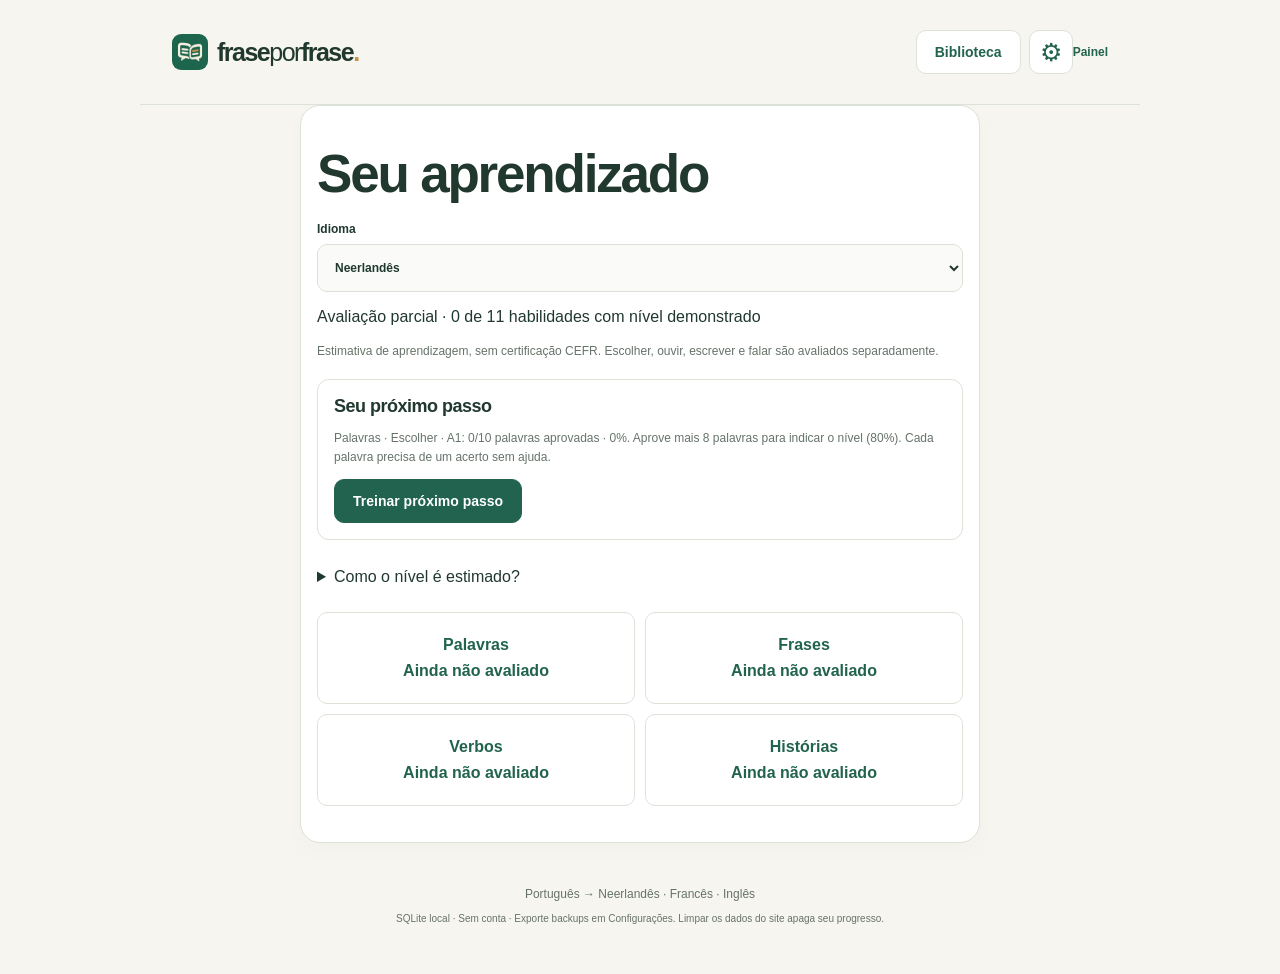
==== index.html @ dd23b93a "Publish language app ddf4f42fd09e80c4fa5be394fba3acefce7fe7e8" ====
<!doctype html>
<html lang="pt-BR">
<head>
  <meta charset="utf-8">
  <meta name="viewport" content="width=device-width,initial-scale=1">
  <meta name="theme-color" content="#21634e">
  <meta name="apple-mobile-web-app-capable" content="yes">
  <meta name="apple-mobile-web-app-title" content="Frase por frase">
  <meta name="apple-mobile-web-app-status-bar-style" content="default">
  <link rel="icon" href="./favicon.ico" sizes="16x16 32x32 48x48">
  <link rel="icon" type="image/png" href="./favicon-32.png" sizes="32x32">
  <link rel="apple-touch-icon" href="./apple-touch-icon.png" sizes="180x180">
  <link rel="manifest" href="./site.webmanifest">

  <title>Frase por frase — Aprenda idiomas</title>
  <script type="module" crossorigin src="./assets/index-DtQbFcHN.js"></script>
  <link rel="modulepreload" crossorigin href="./assets/local-client-C1DgSO4A.js">
  <link rel="stylesheet" crossorigin href="./assets/index-BY4JsH-3.css">
</head>
<body>
  <header><a class="brand" href="./"><img class="brand-icon" src="./app-icon-192.png" width="36" height="36" alt="">frase<span>por</span>frase<span class="brand-dot">.</span></a><button id="open-library" class="secondary" aria-haspopup="dialog" aria-controls="my-library">Biblioteca</button></header>
  <main>
    <nav class="app-menu" aria-label="Atividades"><button id="words-nav" aria-pressed="true">Palavras</button><button id="sentences-nav" aria-pressed="false">Frases</button></nav>
    <div id="sentence-app" hidden>
    <div class="tabs" role="tablist" aria-label="Etapas">
      <button id="setup-tab" role="tab" aria-selected="true" aria-controls="setup-panel">1 · Preparar</button>
      <button id="exercise-tab" role="tab" aria-selected="false" aria-controls="exercise-panel" tabindex="-1" disabled>2 · Praticar</button>
    </div>
    <div id="setup-panel" role="tabpanel" aria-labelledby="setup-tab">
    <section class="intro">
      <p class="eyebrow">UM POUCO DE PRÁTICA. TODOS OS DIAS.</p>
      <h1>Suas palavras.<br>Na <em>ordem certa.</em></h1>
      <p>Leia em português. Monte a frase em neerlandês.<br class="desktop"> Aprenda como o idioma funciona, passo a passo.</p>
    </section>
    <section class="card setup" aria-labelledby="setup-title">
      <div class="section-heading"><span class="step">01</span><h2 id="setup-title">Sobre o que você quer falar?</h2></div>
      <form id="generate">
        <label for="topic">Tema ou instrução</label>
        <textarea id="topic" rows="2" maxlength="500" required placeholder="Por exemplo: fazer compras no supermercado">Fazer compras no supermercado</textarea>
        <div class="suggestions" aria-label="Sugestões de temas">
          <button type="button" data-topic="Fazer compras no supermercado">🛒 Compras</button>
          <button type="button" data-topic="Conversar com colegas no trabalho">☕ No trabalho</button>
          <button type="button" data-topic="Viajar de trem">🚆 Viagens</button>
        </div>
        <div class="form-row">
          <label>Nível<select id="level"><option value="A1">A1 · Iniciante</option><option value="A2" selected>A2 · Básico</option><option value="B1">B1 · Intermediário</option></select></label>
          <label>Número de frases<select id="count"><option>5</option><option selected>10</option><option>15</option></select></label>
        </div>
        <p class="small">Frases salvas neste dispositivo. Importe suas próprias frases abaixo.</p>
        <button class="primary" id="generate-button" disabled>Criar meus exercícios <span>↗</span></button>
        <p id="generation-status" class="small" role="status"></p>
      </form>
      <div class="demo-divider"><span>Quer experimentar?</span><button id="demo" class="text-button">Praticar 5 frases de exemplo →</button></div>
    </section>
    </div>
    <div id="exercise-panel" role="tabpanel" aria-labelledby="exercise-tab" hidden>
    <section id="practice" class="card practice" hidden aria-labelledby="practice-title">
      <div class="section-heading"><span class="step">02</span><h2 id="practice-title">Monte a frase em neerlandês</h2></div>
      <div class="progress-meta"><span id="lesson-label">Exercício de exemplo</span><span id="progress-label"></span></div>
      <progress id="progress" value="0" max="5" aria-label="Progresso"></progress>
      <div class="source"><span class="eyebrow">PORTUGUÊS</span><p id="portuguese" lang="pt-BR"></p></div>
      <div class="answer-heading"><label id="answer-label">Sua tradução</label><button class="text-button" id="clear">Recomeçar</button></div>
      <div id="answer" class="word-area answer" role="group" aria-labelledby="answer-label" lang="nl"></div>
      <div id="bank" class="word-area bank" role="group" aria-label="Palavras disponíveis" lang="nl"></div>
      <div class="exercise-actions"><button id="hint" class="secondary">Dar uma dica</button><button id="check" class="primary">Conferir <span>✓</span></button><button id="next" class="primary" hidden>Próxima frase <span>→</span></button></div>
      <div id="feedback" role="status" class="feedback" hidden></div>
      <button id="sentence-skip" class="secondary">Pular</button>
      <button class="text-button reveal" id="reveal">Mostrar a resposta</button>
    </section>
    <section class="card completion" id="completion" hidden>
      <span class="finish-icon">✓</span><p class="eyebrow">MUITO BEM</p><h2>Mais um passo à frente.</h2><p id="score"></p><button id="again" class="primary">Praticar estas frases novamente ↻</button><button id="new" class="text-button">Escolher outro tema →</button>
    </section>
    </div>
    <details class="import-panel"><summary>Usar suas próprias frases do ChatGPT</summary><p class="small">Copie a instrução para o ChatGPT e cole a resposta em JSON abaixo. Também funciona sem conexão direta.</p><button class="secondary" id="copy-prompt">Copiar instrução</button> <a href="https://chatgpt.com/" target="_blank" rel="noopener">Abrir ChatGPT ↗</a><label for="import">JSON com suas frases</label><textarea id="import" rows="5" placeholder='{"sentences":[{"pt":"Eu compro pão.","nl":"Ik koop brood.","explanation":"O verbo ocupa a segunda posição."}]}'></textarea><button class="secondary" id="import-button">Praticar estas frases</button><p id="import-status" class="small" role="status"></p></details>
    </div>
    <section id="vocabulary-app">
      <div id="vocab-library" class="card">
        <h1>Suas palavras</h1><p class="small">Sua biblioteca e seu progresso ficam somente neste dispositivo.</p>
        <div class="vocab-top"><label>Idioma para praticar<select id="word-language"><option value="nl">Neerlandês</option><option value="fr">Francês</option><option value="en">Inglês</option></select></label><button id="start-words" class="primary">Praticar →</button></div>
        <div class="library-filters">
          <label>O que praticar<select id="practice-mode"><option value="words">Palavras</option><option value="verbs">Verbos e tempos</option></select></label>
          <label>Nível<select id="filter-level"><option value="">Todos os níveis</option></select></label>
          <label id="level-scope-label">Praticar níveis<select id="filter-levelScope"><option value="exact">Somente este nível</option><option value="through">Este nível e os anteriores</option></select></label>
          <label>Categoria<select id="filter-category"><option value="">Todas as categorias</option></select></label>
          <label>Capítulo<select id="filter-chapter"><option value="">Todos os capítulos</option></select></label>
        </div>
        <div id="verb-filters" class="library-filters" hidden>
          <label>Verbo<select id="filter-verb"><option value="">Todos os verbos</option></select></label>
          <label>Tempo<select id="filter-tense"><option value="">Todos os tempos</option></select></label>
          <label>Pessoa<select id="filter-person"><option value="">Todas as pessoas</option></select></label>
        </div>
        <p id="library-count" class="small" aria-live="polite"></p>
        <form id="word-form"><label for="word-search">Buscar palavra</label><input id="word-search" type="search" maxlength="100" required placeholder="Busque nas traduções"><button id="translate-word" class="primary" hidden disabled>Traduzir e salvar</button></form>
        <p id="words-status" class="small" role="status"></p>
        <details class="library-sources"><summary>Sobre a biblioteca</summary><p>Exemplos iniciais pequenos, não um curso completo. Níveis são estimativas. Importe seu próprio material em Configurações. Nenhuma coleção NT2Lex foi incluída.</p></details>
        <div id="word-library-list">
        <div class="vocab-tools"><label><input id="show-hidden" type="checkbox"> Mostrar minhas palavras ocultas</label></div>
        <p class="small">Menos pontos primeiro. Cada erro: −1. Mostrar a resposta: −1 uma vez. Acerto na primeira tentativa sem ajuda: +1; após ajuda ou erro: 0. Palavras vistas ficam em pausa por 10 minutos. Empates são sorteados, favorecendo as vistas há mais tempo.</p>
        <div id="word-list"></div><p id="word-empty" class="small" hidden>Nenhuma palavra encontrada.</p>
        <nav class="word-pagination" aria-label="Páginas de palavras"><button id="words-prev" class="secondary">Anterior</button><span id="words-page" aria-live="polite"></span><button id="words-next" class="secondary">Próxima</button></nav>
        </div>
      </div>
      <section id="voice-practice" class="card" hidden>
        <button id="back-words" class="text-button">← Voltar às palavras</button>
        <div id="selection-coverage" hidden><p id="selection-coverage-label" class="small" role="status"></p><progress id="selection-coverage-progress" max="1" value="0" aria-label="Itens vistos nesta seleção"></progress></div>
        <div id="voice-exercise"><div class="progress-meta"><span id="voice-instruction">Fale a tradução</span><span id="voice-counter"></span></div><progress id="voice-progress" max="10" value="0" aria-label="Progresso"></progress>
          <div id="voice-card" class="voice-card"><span class="eyebrow">PORTUGUÊS</span><h2 id="voice-word"></h2><p id="voice-context" class="small"></p><p id="voice-answer" hidden></p><p id="voice-counts"></p><button id="voice-reveal" class="card-reveal" aria-label="Mostrar tradução"></button><button id="voice-hear" class="card-hear" aria-label="Ouvir pronúncia" title="Ouvir pronúncia" hidden>👂</button></div>
          <button id="voice-retry-card" class="secondary" hidden>Tentar carregar novamente</button>
          <details id="voice-typing"><summary>Digitar resposta</summary><form id="voice-form"><label for="voice-input">Sua tradução, incluindo o artigo</label><input id="voice-input" maxlength="200" autocomplete="off" autocapitalize="none" spellcheck="false"><button id="voice-check" class="primary">Conferir</button></form></details>
          <div class="voice-actions"><button id="voice-speak" class="primary"><span id="voice-speak-label">🎙 Falar</span><span id="voice-meter" class="voice-meter" aria-hidden="true" hidden></span></button></div>
          <p id="voice-status" role="status" tabindex="0"></p>
          <div class="review-actions"><button id="voice-know" class="secondary" title="Revisar daqui a alguns dias" hidden>Já sei</button><button id="voice-skip" class="primary">Pular</button></div>
          <button id="voice-hide" class="text-button">Não quero mais esta palavra</button>
          <label for="voice-noise">Filtro de ruído</label>
          <select id="voice-noise"><option value="-45">Leve</option><option value="-35">Médio</option><option value="-25">Forte — fale perto do microfone</option><option value="off">Desligado</option></select>
          <small>Se a TV for reconhecida, aumente o filtro. Se sua voz for ignorada, diminua.</small>
          <button id="voice-retry-save" class="secondary" hidden>Tentar salvar resposta novamente</button>

          <details id="voice-diagnostic" hidden><summary>Diagnóstico de voz</summary><p id="voice-error" class="small"></p></details>
        </div>
        <div id="voice-finish" hidden><h2>Muito bem!</h2><p id="round-summary"></p><button id="finish-words" class="primary">Voltar à lista</button></div>
      </section>
    </section>
    <div id="story-setup" hidden>
      <form id="story-form">
        <label for="story-topic">Tema ou categoria</label>
        <textarea id="story-topic" rows="2" maxlength="500" required placeholder="Por exemplo: uma viagem de trem, animais ou um dia na escola">Uma viagem de trem</textarea>
        <label for="story-count">Número de perguntas</label>
        <input id="story-count" type="number" min="1" max="10" value="5" required>
      </form>
    </div>
    <div id="story-methods" class="method-grid" hidden>
      <button type="button" data-story-mode="read" aria-pressed="true">📖 Ler</button>
      <button type="button" data-story-mode="listen" aria-pressed="false">🎧 Ouvir</button>
    </div>
    <div id="story-actions" hidden><button id="story-generate" form="story-form" class="primary">Praticar história local →</button><p id="story-generation-status" class="small" role="status"></p></div>
    <section id="story-practice" class="card" hidden aria-labelledby="story-title">
      <button id="story-back" class="text-button">← Voltar à preparação</button>
      <p id="story-meta" class="eyebrow"></p><h1 id="story-title"></h1>
      <div class="story-audio"><button id="story-play" class="secondary">Ouvir história</button><button id="story-stop" class="secondary" disabled>Parar</button></div>
      <p id="story-audio-status" class="small" role="status"></p>
      <details id="story-reading"><summary>Mostrar / ocultar texto</summary><div id="story-text"></div></details>
      <div id="story-question-panel"><p id="story-progress" class="small"></p><h2 id="story-question" tabindex="-1"></h2><div id="story-options" class="answer-options"></div><p id="story-feedback" role="status"></p><button id="story-next" class="secondary">Pular</button></div>
      <div id="story-summary" hidden><h2>História concluída</h2><p id="story-score"></p><button id="story-finish" class="primary">Escolher outro tema</button></div>
    </section>
    <footer>Português → Neerlandês · Francês · Inglês<p>SQLite local · Sem conta · Exporte backups em Configurações. Limpar os dados do site apaga seu progresso.</p></footer>
  </main>

  <dialog id="metadata-dialog" aria-labelledby="metadata-title"><form id="metadata-form"><h2 id="metadata-title">Editar organização</h2><p id="metadata-word"></p><fieldset><legend>Categorias</legend><div id="metadata-categories" class="metadata-categories"></div></fieldset><div id="metadata-levels" class="library-filters"></div><label>Capítulo<input id="metadata-chapter" maxlength="100" required></label><p class="small">As alterações ficam somente neste dispositivo.</p><p id="metadata-error" role="status"></p><button class="primary">Salvar</button><button id="metadata-cancel" class="secondary" type="button">Cancelar</button></form></dialog>
  <dialog id="word-loading" aria-labelledby="word-loading-title"><div class="loading-spinner" aria-hidden="true"></div><h2 id="word-loading-title">Traduzindo sua palavra</h2><p class="small">Preparando português, neerlandês, francês e inglês com os artigos corretos…</p><button id="cancel-word" class="secondary">Cancelar</button></dialog>
  <dialog id="generation-dialog" aria-labelledby="loading-title" aria-describedby="loading-description">
    <div class="loading-spinner" aria-hidden="true"></div>
    <h2 id="loading-title">Carregando seus exercícios</h2>
    <p id="loading-description" role="status">Abrindo suas frases salvas neste dispositivo…</p>
    <button type="button" id="cancel-generation" class="secondary" autofocus>Cancelar</button>
  </dialog>
  <dialog id="story-loading" aria-labelledby="story-loading-title"><div class="loading-spinner" aria-hidden="true"></div><h2 id="story-loading-title">Carregando sua história</h2><p class="small">Abrindo o texto e as perguntas locais…</p><button id="story-cancel" type="button" class="secondary">Cancelar</button></dialog>
</body>
</html>
---- assets/index-BY4JsH-3.css ----
input{border:1px solid var(--line);border-radius:10px;width:100%;margin-bottom:10px;padding:13px}.answer .word:not(:disabled){touch-action:none;-webkit-user-select:none;user-select:none;cursor:grab}.answer .word.dragging{opacity:.35;cursor:grabbing}.word.drop-before{box-shadow:-4px 0 0 var(--green)}.word.drop-after{box-shadow:4px 0 0 var(--green)}.bank .word-placeholder{visibility:hidden;pointer-events:none}.drag-ghost{z-index:1000;pointer-events:none;opacity:.95;position:fixed;transform:translate(-50%,-100%);box-shadow:0 8px 20px #20382e30}:root{--lightningcss-light:initial;--lightningcss-dark: ;color-scheme:light;--on-accent:#fff;--text:#20382e;--page:#f6f5ef;--surface:#fff;--field:#fafbf8;--green:#21634e;--line:#dce2d8;--muted:#667369;--hover:#eef4ec;--soft:#f2f5ed;--answer:#fcfdfb;--tile:#eaf1e4;--track:#e9eee4;--success:#edf5e8;--success-strong:#d4f5d9;--success-text:#154d26;--warning:#fff2df;--warning-text:#76501a;--error:#fff0ec;--error-text:#9b451b;--primary-hover:#164d3c}:root[data-theme=dark]{--lightningcss-light: ;--lightningcss-dark:initial;color-scheme:dark;--on-accent:#14271c;--text:#e4ece6;--page:#141c18;--surface:#1e2923;--field:#18221c;--green:#8ed4af;--line:#43554a;--muted:#afbeb3;--hover:#2d4134;--soft:#26382b;--answer:#19251e;--tile:#304734;--track:#26372c;--success:#294632;--success-strong:#264d34;--success-text:#bcf0c9;--warning:#473722;--warning-text:#f4d397;--error:#4c2a26;--error-text:#ffb39b;--primary-hover:#afe6c7}:root{color:var(--text);background:var(--page);font-synthesis:none;font-family:DM Sans,sans-serif}*{box-sizing:border-box}body{margin:0}button,input,select,textarea{font:inherit}button,a,input,textarea,select{-webkit-tap-highlight-color:transparent}button{cursor:pointer;min-height:44px}button:disabled{cursor:default;opacity:.5}button:focus-visible,a:focus-visible,textarea:focus-visible,select:focus-visible{outline-offset:4px;outline:3px solid #ca8b30}a{color:var(--green)}header{border-bottom:1px solid var(--line);justify-content:space-between;align-items:center;max-width:1000px;margin:auto;padding:30px 32px;display:flex}.brand{color:var(--text);letter-spacing:-1.5px;font-family:Manrope,sans-serif;font-size:25px;font-weight:800;text-decoration:none}.brand>span:first-of-type{font-weight:400}.brand-dot{color:#c68f44}.language{letter-spacing:2px;font-size:12px;font-weight:700}.language span{color:var(--muted);margin:0 8px}main{width:min(100% - 36px,640px);margin:0 auto}.intro{padding:48px 0 28px}.eyebrow{letter-spacing:1.8px;color:var(--green);font-size:10px;font-weight:700}h1{letter-spacing:-2.2px;margin:18px 0;font-family:Manrope,sans-serif;font-size:clamp(36px,7.5vw,53px);line-height:1.13}h1 em{color:var(--green);text-underline-offset:7px;font-style:normal;-webkit-text-decoration:underline #d6bc79;text-decoration:underline #d6bc79;text-decoration-thickness:5px}.intro>p:last-child{color:var(--muted);font-size:15px;line-height:1.7}.card{background:var(--surface);border:1px solid var(--line);border-radius:20px;margin-bottom:24px;padding:28px;box-shadow:0 8px 25px #233a2605}.section-heading{align-items:center;gap:12px;margin-bottom:26px;display:flex}.step{letter-spacing:1px;border:1px solid var(--line);width:30px;height:30px;color:var(--green);border-radius:50%;place-items:center;font-size:11px;display:grid}h2{letter-spacing:-.5px;margin:0;font-family:Manrope,sans-serif;font-size:18px}label{margin-bottom:9px;font-size:12px;font-weight:700;display:block}textarea,select{border:1px solid var(--line);color:var(--text);background:var(--field);border-radius:10px;width:100%;padding:13px;line-height:1.5}textarea{resize:vertical}select{min-height:48px;margin-top:8px}.suggestions{flex-wrap:wrap;gap:7px;margin:9px 0 22px;display:flex}.suggestions button{border:1px solid var(--line);background:var(--surface);min-height:34px;color:var(--muted);border-radius:24px;padding:5px 11px;font-size:11px}.suggestions button:hover{background:var(--hover)}.form-row{grid-template-columns:1fr 1fr;gap:15px;display:grid}.connection{align-items:center;gap:8px;margin:18px 0 12px;font-size:12px;display:flex}.status-dot{background:#b3bbac;border-radius:50%;width:7px;height:7px}.connection.connected .status-dot{background:#389b6b}.auth-button{color:var(--on-accent);background:#202721;border:0;border-radius:9px;width:100%;padding:12px 18px;font-weight:600}.small{color:var(--muted);font-size:12px;line-height:1.6}.primary,.secondary{border-radius:10px;padding:13px 18px;font-size:14px;font-weight:600}.primary{background:var(--green);color:var(--on-accent);border:1px solid var(--green);justify-content:space-between;align-items:center;gap:18px;display:flex}.primary:hover:not(:disabled){background:var(--primary-hover)}.secondary{background:var(--surface);color:var(--green);border:1px solid var(--line)}#generate-button{width:100%;margin-top:20px}.text-button{color:var(--green);background:0 0;border:0;padding:6px 0;font-size:12px;font-weight:600}.demo-divider{border-top:1px solid var(--line);color:var(--muted);justify-content:space-between;align-items:center;margin-top:18px;padding-top:12px;font-size:12px;display:flex}.progress-meta{color:var(--muted);justify-content:space-between;gap:10px;font-size:11px;display:flex}progress{appearance:none;border:0;border-radius:10px;width:100%;height:5px;margin:12px 0 24px}progress::-webkit-progress-bar{background:var(--track);border-radius:10px}progress::-webkit-progress-value{background:var(--green);border-radius:10px}progress::-moz-progress-bar{background:var(--green)}.source{background:var(--soft);border-left:3px solid var(--line);border-radius:12px;padding:22px}.source p{margin:10px 0 0;font-size:22px;font-weight:500;line-height:1.5}.answer-heading{justify-content:space-between;align-items:center;margin-top:19px;display:flex}.answer-heading label{margin:0}.word-area{flex-wrap:wrap;align-content:flex-start;gap:8px;min-height:66px;display:flex}.answer{border:1px dashed var(--line);background:var(--answer);border-radius:12px;min-height:104px;padding:14px}.answer:empty:after{content:"Monte sua frase aqui…";color:var(--muted);margin:auto;font-size:13px}.word{background:var(--surface);border:1px solid var(--line);border-bottom:3px solid var(--line);color:var(--text);border-radius:9px;min-height:44px;padding:9px 14px;font-size:16px}.word:hover{background:var(--hover)}.answer .word{background:var(--tile);border-color:var(--line)}.bank{padding:10px 0 24px}.exercise-actions{gap:10px;display:flex}.exercise-actions .primary{flex:1}.feedback{background:var(--success);border-radius:10px;margin-bottom:18px;padding:15px;font-size:14px;line-height:1.6}.feedback.error{background:var(--warning);color:var(--warning-text)}.reveal{margin:8px auto 0;display:block}.completion{text-align:center;padding:40px 26px}.finish-icon{background:var(--success);width:64px;height:64px;color:var(--green);border-radius:50%;place-items:center;margin:0 auto 22px;font-size:30px;display:grid}.completion .primary{justify-content:center;width:100%;margin:25px 0 8px}.import-panel{color:var(--muted);padding:4px 0 20px;font-size:13px}summary{cursor:pointer;padding:10px 0}.import-panel label{margin-top:20px}.import-panel .secondary{margin:10px 0;font-size:12px}footer{text-align:center;color:var(--muted);padding:20px 0 40px;font-size:12px}footer>span{letter-spacing:1px;color:var(--green);margin-right:10px;font-size:10px}footer p{margin-top:12px;font-size:10px}#model-row{margin-top:15px}#model-row select{margin-top:0}#generation-status:empty{display:none}@media (max-width:480px){header{padding:20px}.intro{padding-top:30px}.card{border-radius:16px;padding:21px 18px}h2{font-size:16px}.desktop{display:none}.suggestions{gap:5px}.suggestions button{padding:5px 9px;font-size:10px}.demo-divider{flex-direction:column;align-items:flex-start;gap:8px}.demo-divider .text-button{min-height:34px}.exercise-actions{gap:8px}.exercise-actions button{padding:12px;font-size:13px}.source p{font-size:20px}}@media (prefers-reduced-motion:no-preference){button{transition:background .15s}html{scroll-behavior:smooth}}.tabs{background:var(--track);border-radius:12px;gap:6px;margin:16px 0;padding:4px;display:flex}.tabs button{color:var(--green);background:0 0;border:0;border-radius:9px;flex:1;font-size:14px;font-weight:600}.tabs button[aria-selected=true]{background:var(--surface);box-shadow:0 2px 5px #20382e12}.intro{padding-top:16px}main{width:min(100% - 20px,680px)}.card{padding:20px 16px}.practice .section-heading{margin-bottom:16px}.practice .source{padding:16px 12px}.answer{min-height:72px;padding:10px}.answer.filled{min-height:0}.bank{min-height:0;padding:8px 0}.exercise-actions{margin-top:8px}.feedback{margin:10px 0 0}@media (max-width:480px){header{padding:16px 12px}main{width:calc(100% - 12px)}.card{padding:16px 10px}.intro{padding:12px 6px 18px}.tabs{margin:10px 0}.answer{padding:8px}.word{padding:9px 12px}.source p{font-size:19px}.practice .section-heading h2{font-size:15px}}#generation-dialog{border:1px solid var(--line);text-align:center;width:min(360px,100% - 32px);color:var(--text);background:var(--surface);border-radius:20px;padding:28px 22px;box-shadow:0 20px 60px #20382e30}#generation-dialog::backdrop{background:#16291fcc}#generation-dialog p{color:var(--muted);font-size:14px;line-height:1.6}#generation-dialog button{width:100%;margin-top:8px}body:has(#generation-dialog[open]){overflow:hidden}.loading-spinner{border:3px solid var(--line);border-top-color:var(--green);border-radius:50%;width:36px;height:36px;margin:0 auto 20px;animation:.8s linear infinite loading-spin}@keyframes loading-spin{to{transform:rotate(360deg)}}@media (prefers-reduced-motion:reduce){.loading-spinner{animation:none}}.haptic-word{cursor:pointer;align-items:center;margin:0;font-weight:400;display:inline-flex;position:relative}.haptic-switch{opacity:0;clip-path:inset(0 round 9px);width:100%;height:100%;cursor:inherit;margin:0;padding:0;position:absolute;inset:0}.answer .haptic-switch{touch-action:none}.haptic-word:has(input:focus-visible){outline-offset:4px;outline:3px solid #ca8b30}input{color:var(--text);background:var(--field);border-color:var(--line)}input:focus-visible{outline-offset:4px;outline:3px solid #ca8b30}.clearable-field{min-width:0;margin-bottom:8px;display:block;position:relative}.clearable-field>input,.clearable-field>textarea{width:100%;padding-right:48px;display:block;margin:0!important}.clearable-field>.clear-field{height:44px;min-height:44px;color:var(--muted);background:0 0;border:0;border-radius:8px;place-items:center;padding:0;font-size:24px;line-height:1;display:grid;position:absolute;top:50%;right:2px;transform:translateY(-50%);width:44px!important}.clearable-multiline>.clear-field{top:2px;transform:none}.clearable-field>.clear-field:hover{background:var(--hover);color:var(--text)}.clearable-field:has(input:disabled,input[readonly],textarea:disabled,textarea[readonly])>.clear-field{display:none}.clearable-field>input[type=search]::-webkit-search-cancel-button{-webkit-appearance:none}#open-settings{border:1px solid var(--line);background:var(--surface);width:44px;height:44px;color:var(--green);border-radius:10px;flex-shrink:0;margin-left:8px;padding:0;font-size:25px}dialog#practice-settings{border:1px solid var(--line);width:min(440px,100% - 24px);max-height:85dvh;color:var(--text);background:var(--surface);border-radius:18px;margin:auto;padding:20px;overflow:auto}#practice-settings::backdrop{background:#101a15b3}.settings-heading{justify-content:space-between;align-items:center;gap:12px;margin-bottom:18px;display:flex}#close-settings{width:44px;height:44px;color:var(--muted);background:0 0;border:0;border-radius:8px;padding:0;font-size:28px}.theme-switch{cursor:pointer;justify-content:space-between;align-items:center;gap:16px;min-height:48px;margin-bottom:18px;font-size:16px;display:flex}#theme-preference{appearance:none;cursor:pointer;background:0 0;border:0;flex-shrink:0;width:48px;height:44px;margin:0;padding:0;position:relative}#theme-preference:before{content:"";background:var(--line);border-radius:20px;width:48px;height:28px;position:absolute;top:8px;left:0}#theme-preference:after{content:"";background:var(--surface);border-radius:50%;width:22px;height:22px;position:absolute;top:11px;left:3px;box-shadow:0 1px 3px #0004}#theme-preference:checked:before{background:var(--green)}#theme-preference:checked:after{left:23px}@media (max-width:480px){header .brand{font-size:22px}#open-settings{margin-left:0}}.auth-button{color:#fff}.dashboard-grid{grid-template-columns:repeat(2,minmax(0,1fr));gap:10px;margin:16px 0;display:grid}.dashboard-card{text-align:center;white-space:normal;flex-direction:column;justify-content:center;align-items:center;gap:8px;min-width:0;min-height:92px;padding:12px;display:flex}.dashboard-card strong,.dashboard-card span{font-size:1rem}.dashboard-actions{flex-wrap:wrap;gap:8px;margin:12px 0;display:flex}.dashboard-actions .primary{justify-content:center}.dashboard-actions .text-button{padding:8px}#dashboard-home{min-height:44px}#learning-dashboard:not([hidden])~#vocabulary-app{display:none}.learning-next-step{border:1px solid var(--line);border-radius:12px;margin:18px 0;padding:16px}.learning-next-step:empty{display:none}#dashboard-evidence{grid-template-columns:repeat(2,minmax(0,1fr));align-items:start;gap:10px;display:grid}.learning-skill{border:1px solid var(--line);border-radius:12px;flex-direction:column;gap:0;width:100%;min-width:0;padding:8px;display:flex}.learning-skill:has(details[open]){aspect-ratio:auto;grid-column:1/-1}.learning-skill-level{color:var(--green);margin:0;font-size:1rem;font-weight:600}.learning-skill details{font-size:12px}.learning-skill summary{min-height:44px;padding:12px 0;display:list-item}.learning-skill button{width:100%;margin-top:auto;padding:8px;font-size:12px}.learning-skill details[open]{overflow-x:auto}.learning-skill summary:focus-visible{outline-offset:2px;outline:3px solid #ca8b30}.learning-skill h3{margin:0;font-size:14px}.learning-evidence{border-collapse:collapse;width:100%;margin-top:12px;font-size:12px}.learning-evidence th,.learning-evidence td{text-align:left;border-bottom:1px solid var(--line);padding:7px 4px}#dashboard-area{border:1px solid var(--line);width:min(600px,100% - 20px);max-height:90dvh;color:var(--text);background:var(--surface);border-radius:18px;margin:auto;padding:16px;overflow:auto}#dashboard-area::backdrop{background:#16291fcc}@media (max-width:380px){header{flex-wrap:wrap}#dashboard-home{margin-left:auto}}.learning-skill .learning-start{width:100%;min-height:72px;color:var(--text);text-align:left;background:0 0;border:0;border-radius:6px;flex-direction:column;align-items:flex-start;gap:4px;margin:0;padding:4px;font-size:14px;display:flex}.learning-start small{color:var(--green);font-size:11px}.learning-start:hover{background:var(--hover)}.learning-skill-saved{background:var(--success);border-color:var(--green)}.learning-skill summary{padding:12px 4px}header .brand{white-space:nowrap;align-items:center;display:inline-flex}.brand-icon{object-fit:contain;border-radius:9px;flex:none;margin-right:9px}@media (max-width:480px){header .brand-icon{border-radius:7px;width:28px;height:28px;margin-right:7px}}.app-menu{align-items:center;gap:8px;margin:16px 0;display:flex}.app-menu button{border:1px solid var(--line);background:var(--surface);color:var(--green);border-radius:10px;padding:8px 12px}.app-menu button[aria-pressed=true]{background:var(--green);color:var(--on-accent)}.app-menu #change-person{margin-left:auto;font-size:12px}#vocab-library h1{font-size:30px}#identity-dialog,#word-loading{border:1px solid var(--line);width:min(360px,100% - 28px);color:var(--text);background:var(--surface);border-radius:20px;padding:26px}#identity-dialog::backdrop{background:#16291fcc}#word-loading::backdrop{background:#16291fcc}#people{grid-template-columns:1fr 1fr;gap:12px;margin-top:22px;display:grid}#identity-dialog p{font-size:14px;line-height:1.5}.vocab-top{align-items:end;gap:12px;display:flex}.vocab-top label{flex:1;margin:0}.vocab-top select{margin:0}.vocab-top button{flex:1;justify-content:center}#word-form{margin-top:16px}#word-form .primary{justify-content:center;width:100%}#word-form input{margin:0 0 8px}.vocab-tools{justify-content:space-between;align-items:center;gap:10px;margin:14px 0;display:flex}.vocab-tools label{align-items:center;gap:8px;margin:0;font-weight:400;display:flex}.vocab-tools input{width:18px;height:18px;margin:0}#word-search{margin:0}.vocab-word{border-top:1px solid var(--line);padding:14px 0}.vocab-word h3{margin:0 0 5px;font-size:18px}.vocab-word p{margin:5px 0;font-size:14px}.vocab-word .counts{color:var(--muted);font-size:12px}.vocab-word button{font-size:12px}.vocab-word.is-hidden{opacity:.65}.voice-card{border:2px solid var(--line);text-align:center;border-bottom-width:5px;border-radius:24px;flex-direction:column;justify-content:center;align-items:center;min-height:200px;margin:20px 0;padding:20px;display:flex}.voice-card h2{overflow-wrap:anywhere;margin:22px 0;font-size:36px}.voice-card #voice-answer{color:var(--green);font-size:21px}.voice-actions{gap:8px;display:flex}.voice-actions button{flex:1;justify-content:center}#voice-status{min-height:45px;font-size:14px;line-height:1.5}#voice-status.error{color:var(--error-text)}#voice-status.success{color:var(--green)}#voice-counts{color:var(--muted);font-size:12px}#voice-next{justify-content:center;width:100%;margin-top:12px}#voice-form button{justify-content:center;width:100%}#voice-typing{margin:18px 0}#voice-finish{text-align:center}#voice-speak.listening{background:#87431f}#voice-diagnostic{overflow-wrap:anywhere}#word-loading button{width:100%}.vocab-word .translations{color:var(--muted);font-size:12px}.word-pagination{justify-content:space-between;align-items:center;gap:8px;margin-top:16px;display:flex}.word-pagination button{padding:10px 14px}#voice-hide{margin:0 0 14px;display:block}#toggle-word-list{margin-top:12px}#word-library-list{margin-top:18px}#open-library{white-space:nowrap;margin-left:auto}#my-library{border:1px solid var(--line);background:var(--surface);width:min(680px,100% - 20px);max-height:90dvh;color:var(--text);border-radius:18px;padding:18px;overflow:auto}#my-library::backdrop{background:#16291fcc}.library-heading{background:var(--surface);z-index:2;justify-content:space-between;align-items:center;gap:12px;padding:12px 0;display:flex;position:sticky;top:-18px}.library-translation{justify-content:space-between;align-items:center;gap:8px;min-width:0;display:flex}.library-translation h3,.library-translation p{overflow-wrap:anywhere;min-width:0}.library-translation .library-hear{flex:0 0 44px;width:44px;min-height:44px;padding:4px;font-size:20px}.library-translation.selected-language{color:var(--text);font-weight:600}@media (max-width:480px){header{gap:6px!important;padding:14px 12px!important}header .brand{font-size:18px!important}#open-library{padding:8px;font-size:12px}#my-library{padding:14px}.library-heading{top:-14px}}@media (max-width:360px){header .brand{font-size:16px!important}#open-library{padding:6px;font-size:11px}}.voice-card{transition:background-color .2s,border-color .2s}.voice-card.is-correct{background:var(--success-strong);color:var(--success-text);border-color:#38a44f}.voice-card.is-correct #voice-answer{color:var(--success-text)}.voice-meter{justify-content:center;align-items:center;gap:3px;height:24px;margin:0;display:flex}.voice-meter[hidden]{display:none}.voice-meter span{background:currentColor;border-radius:4px;width:4px;height:24px;transition:transform 70ms linear;transform:scaleY(.08)}@media (prefers-reduced-motion:reduce){.voice-card,.voice-meter span{transition:none}}#voice-speak{flex-direction:column;gap:4px;min-width:0;min-height:70px}.voice-meter{max-width:100%}.library-filters{grid-template-columns:repeat(2,minmax(0,1fr));gap:8px 12px;margin:16px 0;display:grid}.library-filters[hidden]{display:none}.library-filters label{margin:0;font-size:13px}.library-filters select{width:100%;min-width:0;margin:4px 0;font-size:14px}.library-sources{margin:12px 0;font-size:12px}.library-sources p{line-height:1.5}#metadata-dialog{border:1px solid var(--line);border-radius:18px;width:min(520px,100% - 24px);max-height:85dvh;padding:20px;overflow:auto}#metadata-dialog::backdrop{background:#16291fcc}.metadata-categories{grid-template-columns:1fr 1fr;gap:8px;display:grid}.metadata-categories label{align-items:center;gap:6px;margin:0;font-size:13px;font-weight:400;display:flex}.metadata-categories input{width:16px;height:16px;margin:0}#metadata-dialog fieldset{border:1px solid var(--line);border-radius:8px}#metadata-error{color:var(--error-text)}.vocab-word .edit-word{margin-right:12px}#voice-context{margin:0 0 8px;font-size:16px}.voice-card{position:relative}.voice-card[hidden]{display:none}.card-reveal{width:100%;height:100%;box-shadow:none;cursor:pointer;border:0;border-radius:22px;position:absolute;inset:0;background:0 0!important}.card-reveal:disabled{pointer-events:none}.card-reveal:focus-visible{outline:3px solid var(--green);outline-offset:3px}.card-hear{z-index:2;border:1px solid var(--line);background:var(--surface);border-radius:50%;min-width:44px;min-height:44px;padding:5px;font-size:22px;position:absolute;bottom:10px;right:10px}.card-hear[hidden]{display:none}#voice-answer{padding:0 32px}#voice-progress{display:none}.voice-card:not(.listen-card) h2{margin:14px 0}.voice-card:not(.listen-card) #voice-answer{overflow-wrap:anywhere;width:100%;margin:8px 0 0;line-height:1.4}.voice-card:not(.listen-card) #voice-answer[hidden]{visibility:hidden;display:block!important}.app-menu button[hidden]{display:none}.setup-language{max-width:240px;margin:12px 0 24px}.practice-steps{gap:18px;display:grid}.setup-step{border:1px solid var(--line);border-radius:14px;min-width:0;margin:0;padding:14px}.setup-step legend{padding:0 6px;font-weight:700}.setup-levels{grid-template-columns:minmax(0,1fr) minmax(0,2fr);gap:12px;display:grid}.setup-levels label{min-width:0}.setup-levels:has(#level-scope-label[hidden]){grid-template-columns:minmax(0,1fr)}.setup-step .setup{box-shadow:none;background:0 0;border:0;padding:0}.setup-step .form-row{margin-top:12px}.method-grid,.answer-options{grid-template-columns:1fr 1fr;gap:10px;display:grid}.method-grid button{background:var(--surface);border:1px solid var(--line);border-radius:10px;min-height:56px}.method-grid button[aria-pressed=true]{background:var(--green);color:var(--on-accent)}.answer-options button{white-space:normal;min-height:64px}.answer-option{min-width:0;position:relative}.answer-option>[data-answer]{width:100%;height:100%}.answer-option:has(.feedback-hear)>[data-answer]{overflow-wrap:anywhere;padding-left:10px;padding-right:54px}.answer-option>.feedback-hear{border:1px solid var(--line);background:var(--surface);border-radius:50%;width:44px;min-width:44px;height:44px;min-height:44px;padding:4px;font-size:22px;position:absolute;top:50%;right:4px;transform:translateY(-50%)}.answer-options .is-wrong{background:var(--error);border-color:#c44936}.answer-options .is-correct{background:var(--success-strong);border-color:var(--green)}#start-words{width:100%;margin:10px 0 24px}#my-library,#practice-settings{margin-top:20px}#my-library>summary,#practice-settings>summary{cursor:pointer;padding:12px 0}#listen-prompt{width:100%;margin-top:12px}#voice-typing>summary[hidden],#voice-word[hidden],#voice-context[hidden]{display:none}@media (max-width:480px){.setup-step{padding:10px}.practice-steps{gap:12px}.setup-step .library-filters{grid-template-columns:1fr}}.listen-card #listen-prompt{width:100%;height:100%;color:inherit;background:0 0;border:0;border-radius:22px;flex-direction:column;justify-content:center;align-items:center;gap:12px;margin:0;padding:24px;font-size:24px;display:flex;position:absolute;inset:0}.listen-card #listen-prompt:disabled{opacity:1;cursor:default}.listen-card #listen-prompt:focus-visible{outline:3px solid var(--green);outline-offset:3px}.listen-card>.eyebrow{pointer-events:none;z-index:1;position:absolute;top:16px;left:0;right:0}.option-translation{margin-top:8px;font-size:13px;font-weight:400;display:block}.answer-options button:disabled{opacity:1;cursor:default}header #change-person{border:1px solid var(--line);background:var(--surface);color:var(--green);white-space:nowrap;border-radius:10px;padding:8px 12px;font-size:12px}header .language{margin-left:auto;margin-right:16px}.app-menu:has(#words-nav[hidden]):has(#sentences-nav[hidden]){display:none}#voice-status:empty{visibility:hidden}#voice-skip,#sentence-skip{min-width:100px;margin:12px 0}.review-actions{grid-template-columns:repeat(2,minmax(0,1fr));align-items:stretch;gap:8px;margin:12px 0;display:grid}.review-actions #voice-know,.review-actions #voice-skip{justify-content:center;min-width:0;min-height:44px;margin:0}.review-actions #voice-know{grid-column:1}.review-actions #voice-skip{grid-column:2}@media (max-width:480px){header{gap:8px}header .language{margin-right:0;font-size:10px}header #change-person{padding:8px;font-size:11px}}#listen-prompt small{font-size:16px;font-weight:400}#voice-card #voice-counts{pointer-events:none;z-index:1;margin:14px 28px 0;font-size:12px;position:relative}.voice-card.is-correct #voice-counts{color:inherit}.listen-card #voice-counts{position:absolute;bottom:8px;left:12px;right:12px;margin:0!important}#voice-typing.speech-transcript{margin:12px 0}.speech-transcript label{color:var(--muted);font-size:12px}.speech-transcript input[readonly]{cursor:text}#voice-typing.speech-transcript #voice-form{grid-template-columns:minmax(0,1fr) 44px;align-items:center;gap:8px;display:grid}.speech-transcript #voice-form>label{grid-column:1/-1;margin:0}.speech-transcript .clearable-field{margin:0}.speech-transcript .clearable-field>input{padding-right:12px}.speech-transcript .clearable-field>.clear-field{display:none}#voice-typing.speech-transcript #voice-check{border-radius:10px;place-items:center;width:44px;height:44px;min-height:44px;margin:0;padding:0;font-size:24px;line-height:1;display:grid}#voice-status{overflow-wrap:anywhere;scrollbar-gutter:stable;height:4.5em;min-height:4.5em;overflow:auto}.answer-option:not(.show-feedback) .option-translation,.answer-option:not(.show-feedback) .feedback-hear{visibility:hidden}#voice-card #voice-counts{min-height:3.2em;line-height:1.6}.voice-actions .voice-meter[hidden]{visibility:hidden;display:flex!important}#voice-exercise .progress-meta{min-height:2.5em}#voice-speak-label{line-height:1.5}.voice-card:not(.listen-card) #voice-counts{align-self:stretch}#voice-card.listen-card #voice-counts{width:calc(100% - 24px);position:absolute;bottom:8px;left:12px;right:12px;margin:0!important}#voice-card{min-height:300px}#voice-card[hidden]{visibility:hidden;pointer-events:none;display:flex!important}.listen-card #listen-prompt{overflow-wrap:anywhere;width:calc(100% - 24px);height:auto;padding:12px;inset:48px 12px 76px;overflow:auto}#verb-writing>h2{margin:12px 0 4px;font-size:28px}#verb-writing>p{margin:6px 0}#verb-writing fieldset{border:1px solid var(--line);border-radius:12px;min-width:0;margin:10px 0;padding:8px}#verb-writing legend{padding:0 6px;font-weight:700}.verb-writing-row{grid-template-columns:58px minmax(0,1fr) repeat(3,44px);align-items:center;gap:0 6px;min-width:0;margin:4px 0 8px;display:grid}.verb-writing-row>label{overflow-wrap:anywhere;margin:0;font-size:13px;font-weight:600;line-height:1.2}.verb-writing-row>input{width:100%;min-width:0;height:44px;margin:0;padding:8px;font-size:16px}.verb-writing-row>button:not(.text-button){justify-content:center;width:44px;height:44px;padding:0}.verb-writing-row>.verb-row-status{overflow-wrap:anywhere;grid-area:2/1/auto/5;min-height:0;margin:0;line-height:1.3}.verb-writing-row>.text-button{white-space:normal;grid-area:2/5;justify-content:center;justify-self:stretch;min-height:44px;margin:0;padding:0;font-size:11px}.verb-writing-row>.verb-row-reveal{grid-area:1/4}.verb-writing-row>button[aria-label^=Ouvir\ ]{grid-area:1/5}.verb-writing-row>.verb-row-answer{overflow-wrap:anywhere;grid-column:1/-1;padding:4px 0;font-size:14px}.verb-writing-row.is-correct>input{border-color:var(--green);background:var(--success-strong)}#verb-writing>button{justify-content:center;width:100%}#selection-coverage{margin:8px 0 12px}#selection-coverage-label{min-height:2.6em;margin:0;line-height:1.3}#selection-coverage-progress{width:100%;height:5px;margin:4px 0 0;display:block}#story-practice h1{letter-spacing:-1px;overflow-wrap:anywhere;font-size:30px}#story-form label{margin-top:14px}#story-count{max-width:140px}#story-actions{margin-top:18px}#story-generate{justify-content:center;width:100%}#story-loading{border:1px solid var(--line);width:min(360px,100% - 28px);color:var(--text);background:var(--surface);border-radius:20px;padding:26px}#story-loading::backdrop{background:#16291fcc}#story-loading button{width:100%}.story-audio{flex-wrap:wrap;gap:8px;margin:18px 0 8px;display:flex}#story-reading{border:1px solid var(--line);border-radius:12px;margin:16px 0;padding:8px 14px}#story-reading summary{color:var(--green);min-height:44px;font-weight:600}#story-text{overflow-wrap:anywhere;font-size:18px;line-height:1.9}.story-sentence.is-speaking{background:var(--soft)}.story-sentence.is-speaking:not(.word-timing){font-weight:700}#story-text .token-active{background:var(--tile);border-radius:3px;font-weight:800}#story-question-panel h2{margin-bottom:16px;font-size:21px;line-height:1.4}#story-options button{text-align:left;overflow-wrap:anywhere}#story-feedback{overflow-wrap:anywhere;line-height:1.6}#story-next{margin:6px 0 16px}#story-summary{margin-top:24px}@media (max-width:480px){#story-options{grid-template-columns:1fr}#story-text{font-size:17px}}.story-meaning-toggle{align-items:center;gap:8px;min-height:44px;font-size:14px;display:flex}.story-meaning-toggle input{width:20px;height:20px;margin:0}#story-text .story-word{min-width:0;min-height:0;box-shadow:none;color:inherit;font:inherit;letter-spacing:inherit;text-align:inherit;text-underline-offset:5px;cursor:pointer;background:0 0;border:0;border-radius:2px;margin:0;padding:0;-webkit-text-decoration:underline dotted;text-decoration:underline dotted;display:inline}#story-text.meanings-hidden .story-word{opacity:1;cursor:text;text-decoration:none}#story-meaning{border:1px solid var(--line);background:var(--surface);width:min(420px,100% - 28px);max-height:80dvh;color:var(--text);border-radius:18px;padding:22px;overflow:auto}#story-meaning::backdrop{background:#16291f99}#story-meaning h2{overflow-wrap:anywhere;font-size:24px}#story-meaning p{overflow-wrap:anywhere;line-height:1.6}#story-meaning button{width:100%;min-height:44px}#story-meaning button+button{margin-top:8px}#story-meaning .loading-spinner{width:24px;height:24px;margin:16px 0;display:block}.local-settings{gap:14px;display:grid}.local-settings textarea{width:100%;min-width:0}.local-settings input[type=file]{width:100%;max-width:100%}header{flex-wrap:wrap}header .brand{margin-right:auto}[hidden]{display:none!important}dialog{max-width:calc(100vw - 24px)}#translate-word{display:none}
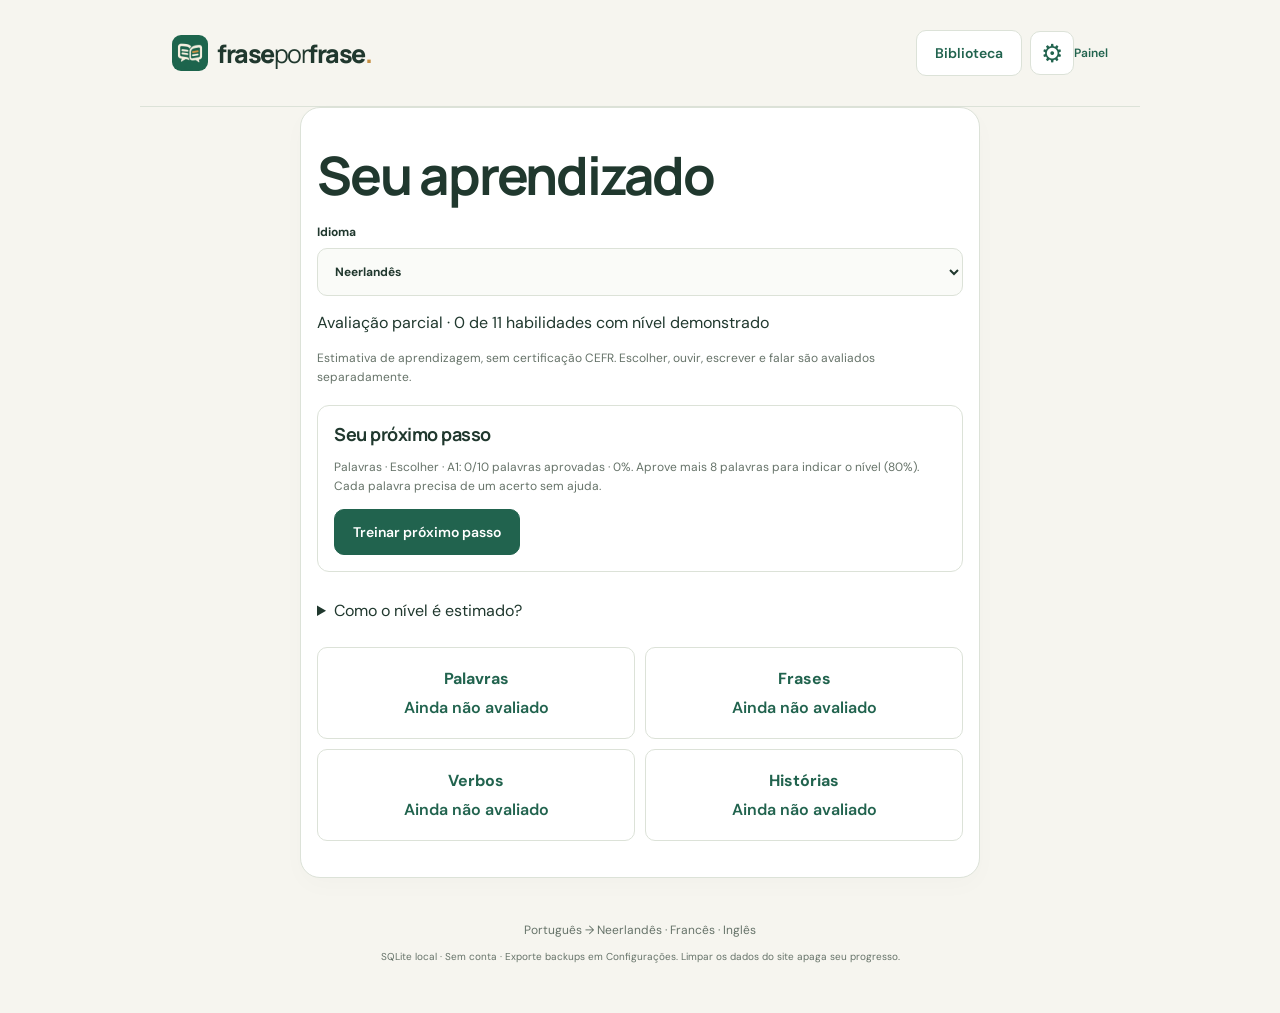
==== commit eeee50c4: "Publish language app 9fcca4a6943b190c2b3f8786900c3bc1a17b04d7" ====
--- a/index.html
+++ b/index.html
@@ -13,9 +13,9 @@
   <link rel="manifest" href="./site.webmanifest">
 
   <title>Frase por frase — Aprenda idiomas</title>
-  <script type="module" crossorigin src="./assets/index-DtQbFcHN.js"></script>
+  <script type="module" crossorigin src="./assets/index-BCfpeqLY.js"></script>
   <link rel="modulepreload" crossorigin href="./assets/local-client-C1DgSO4A.js">
-  <link rel="stylesheet" crossorigin href="./assets/index-BY4JsH-3.css">
+  <link rel="stylesheet" crossorigin href="./assets/index-By2m5htt.css">
 </head>
 <body>
   <header><a class="brand" href="./"><img class="brand-icon" src="./app-icon-192.png" width="36" height="36" alt="">frase<span>por</span>frase<span class="brand-dot">.</span></a><button id="open-library" class="secondary" aria-haspopup="dialog" aria-controls="my-library">Biblioteca</button></header>
--- a/assets/index-By2m5htt.css
+++ b/assets/index-By2m5htt.css
@@ -0,0 +1 @@
+@font-face{font-family:DM Sans;font-style:normal;font-weight:100 1000;font-display:swap;src:url(./dm-sans-OkNhvBry.ttf)format("truetype")}@font-face{font-family:Manrope;font-style:normal;font-weight:200 800;font-display:swap;src:url(./manrope-DIRNzeTG.ttf)format("truetype")}input{border:1px solid var(--line);border-radius:10px;width:100%;margin-bottom:10px;padding:13px}.answer .word:not(:disabled){touch-action:none;-webkit-user-select:none;user-select:none;cursor:grab}.answer .word.dragging{opacity:.35;cursor:grabbing}.word.drop-before{box-shadow:-4px 0 0 var(--green)}.word.drop-after{box-shadow:4px 0 0 var(--green)}.bank .word-placeholder{visibility:hidden;pointer-events:none}.drag-ghost{z-index:1000;pointer-events:none;opacity:.95;position:fixed;transform:translate(-50%,-100%);box-shadow:0 8px 20px #20382e30}:root{--lightningcss-light:initial;--lightningcss-dark: ;color-scheme:light;--on-accent:#fff;--text:#20382e;--page:#f6f5ef;--surface:#fff;--field:#fafbf8;--green:#21634e;--line:#dce2d8;--muted:#667369;--hover:#eef4ec;--soft:#f2f5ed;--answer:#fcfdfb;--tile:#eaf1e4;--track:#e9eee4;--success:#edf5e8;--success-strong:#d4f5d9;--success-text:#154d26;--warning:#fff2df;--warning-text:#76501a;--error:#fff0ec;--error-text:#9b451b;--primary-hover:#164d3c}:root[data-theme=dark]{--lightningcss-light: ;--lightningcss-dark:initial;color-scheme:dark;--on-accent:#14271c;--text:#e4ece6;--page:#141c18;--surface:#1e2923;--field:#18221c;--green:#8ed4af;--line:#43554a;--muted:#afbeb3;--hover:#2d4134;--soft:#26382b;--answer:#19251e;--tile:#304734;--track:#26372c;--success:#294632;--success-strong:#264d34;--success-text:#bcf0c9;--warning:#473722;--warning-text:#f4d397;--error:#4c2a26;--error-text:#ffb39b;--primary-hover:#afe6c7}:root{color:var(--text);background:var(--page);font-synthesis:none;font-family:DM Sans,sans-serif}*{box-sizing:border-box}body{margin:0}button,input,select,textarea{font:inherit}button,a,input,textarea,select{-webkit-tap-highlight-color:transparent}button{cursor:pointer;min-height:44px}button:disabled{cursor:default;opacity:.5}button:focus-visible,a:focus-visible,textarea:focus-visible,select:focus-visible{outline-offset:4px;outline:3px solid #ca8b30}a{color:var(--green)}header{border-bottom:1px solid var(--line);justify-content:space-between;align-items:center;max-width:1000px;margin:auto;padding:30px 32px;display:flex}.brand{color:var(--text);letter-spacing:-1.5px;font-family:Manrope,sans-serif;font-size:25px;font-weight:800;text-decoration:none}.brand>span:first-of-type{font-weight:400}.brand-dot{color:#c68f44}.language{letter-spacing:2px;font-size:12px;font-weight:700}.language span{color:var(--muted);margin:0 8px}main{width:min(100% - 36px,640px);margin:0 auto}.intro{padding:48px 0 28px}.eyebrow{letter-spacing:1.8px;color:var(--green);font-size:10px;font-weight:700}h1{letter-spacing:-2.2px;margin:18px 0;font-family:Manrope,sans-serif;font-size:clamp(36px,7.5vw,53px);line-height:1.13}h1 em{color:var(--green);text-underline-offset:7px;font-style:normal;-webkit-text-decoration:underline #d6bc79;text-decoration:underline #d6bc79;text-decoration-thickness:5px}.intro>p:last-child{color:var(--muted);font-size:15px;line-height:1.7}.card{background:var(--surface);border:1px solid var(--line);border-radius:20px;margin-bottom:24px;padding:28px;box-shadow:0 8px 25px #233a2605}.section-heading{align-items:center;gap:12px;margin-bottom:26px;display:flex}.step{letter-spacing:1px;border:1px solid var(--line);width:30px;height:30px;color:var(--green);border-radius:50%;place-items:center;font-size:11px;display:grid}h2{letter-spacing:-.5px;margin:0;font-family:Manrope,sans-serif;font-size:18px}label{margin-bottom:9px;font-size:12px;font-weight:700;display:block}textarea,select{border:1px solid var(--line);color:var(--text);background:var(--field);border-radius:10px;width:100%;padding:13px;line-height:1.5}textarea{resize:vertical}select{min-height:48px;margin-top:8px}.suggestions{flex-wrap:wrap;gap:7px;margin:9px 0 22px;display:flex}.suggestions button{border:1px solid var(--line);background:var(--surface);min-height:34px;color:var(--muted);border-radius:24px;padding:5px 11px;font-size:11px}.suggestions button:hover{background:var(--hover)}.form-row{grid-template-columns:1fr 1fr;gap:15px;display:grid}.connection{align-items:center;gap:8px;margin:18px 0 12px;font-size:12px;display:flex}.status-dot{background:#b3bbac;border-radius:50%;width:7px;height:7px}.connection.connected .status-dot{background:#389b6b}.auth-button{color:var(--on-accent);background:#202721;border:0;border-radius:9px;width:100%;padding:12px 18px;font-weight:600}.small{color:var(--muted);font-size:12px;line-height:1.6}.primary,.secondary{border-radius:10px;padding:13px 18px;font-size:14px;font-weight:600}.primary{background:var(--green);color:var(--on-accent);border:1px solid var(--green);justify-content:space-between;align-items:center;gap:18px;display:flex}.primary:hover:not(:disabled){background:var(--primary-hover)}.secondary{background:var(--surface);color:var(--green);border:1px solid var(--line)}#generate-button{width:100%;margin-top:20px}.text-button{color:var(--green);background:0 0;border:0;padding:6px 0;font-size:12px;font-weight:600}.demo-divider{border-top:1px solid var(--line);color:var(--muted);justify-content:space-between;align-items:center;margin-top:18px;padding-top:12px;font-size:12px;display:flex}.progress-meta{color:var(--muted);justify-content:space-between;gap:10px;font-size:11px;display:flex}progress{appearance:none;border:0;border-radius:10px;width:100%;height:5px;margin:12px 0 24px}progress::-webkit-progress-bar{background:var(--track);border-radius:10px}progress::-webkit-progress-value{background:var(--green);border-radius:10px}progress::-moz-progress-bar{background:var(--green)}.source{background:var(--soft);border-left:3px solid var(--line);border-radius:12px;padding:22px}.source p{margin:10px 0 0;font-size:22px;font-weight:500;line-height:1.5}.answer-heading{justify-content:space-between;align-items:center;margin-top:19px;display:flex}.answer-heading label{margin:0}.word-area{flex-wrap:wrap;align-content:flex-start;gap:8px;min-height:66px;display:flex}.answer{border:1px dashed var(--line);background:var(--answer);border-radius:12px;min-height:104px;padding:14px}.answer:empty:after{content:"Monte sua frase aqui…";color:var(--muted);margin:auto;font-size:13px}.word{background:var(--surface);border:1px solid var(--line);border-bottom:3px solid var(--line);color:var(--text);border-radius:9px;min-height:44px;padding:9px 14px;font-size:16px}.word:hover{background:var(--hover)}.answer .word{background:var(--tile);border-color:var(--line)}.bank{padding:10px 0 24px}.exercise-actions{gap:10px;display:flex}.exercise-actions .primary{flex:1}.feedback{background:var(--success);border-radius:10px;margin-bottom:18px;padding:15px;font-size:14px;line-height:1.6}.feedback.error{background:var(--warning);color:var(--warning-text)}.reveal{margin:8px auto 0;display:block}.completion{text-align:center;padding:40px 26px}.finish-icon{background:var(--success);width:64px;height:64px;color:var(--green);border-radius:50%;place-items:center;margin:0 auto 22px;font-size:30px;display:grid}.completion .primary{justify-content:center;width:100%;margin:25px 0 8px}.import-panel{color:var(--muted);padding:4px 0 20px;font-size:13px}summary{cursor:pointer;padding:10px 0}.import-panel label{margin-top:20px}.import-panel .secondary{margin:10px 0;font-size:12px}footer{text-align:center;color:var(--muted);padding:20px 0 40px;font-size:12px}footer>span{letter-spacing:1px;color:var(--green);margin-right:10px;font-size:10px}footer p{margin-top:12px;font-size:10px}#model-row{margin-top:15px}#model-row select{margin-top:0}#generation-status:empty{display:none}@media (max-width:480px){header{padding:20px}.intro{padding-top:30px}.card{border-radius:16px;padding:21px 18px}h2{font-size:16px}.desktop{display:none}.suggestions{gap:5px}.suggestions button{padding:5px 9px;font-size:10px}.demo-divider{flex-direction:column;align-items:flex-start;gap:8px}.demo-divider .text-button{min-height:34px}.exercise-actions{gap:8px}.exercise-actions button{padding:12px;font-size:13px}.source p{font-size:20px}}@media (prefers-reduced-motion:no-preference){button{transition:background .15s}html{scroll-behavior:smooth}}.tabs{background:var(--track);border-radius:12px;gap:6px;margin:16px 0;padding:4px;display:flex}.tabs button{color:var(--green);background:0 0;border:0;border-radius:9px;flex:1;font-size:14px;font-weight:600}.tabs button[aria-selected=true]{background:var(--surface);box-shadow:0 2px 5px #20382e12}.intro{padding-top:16px}main{width:min(100% - 20px,680px)}.card{padding:20px 16px}.practice .section-heading{margin-bottom:16px}.practice .source{padding:16px 12px}.answer{min-height:72px;padding:10px}.answer.filled{min-height:0}.bank{min-height:0;padding:8px 0}.exercise-actions{margin-top:8px}.feedback{margin:10px 0 0}@media (max-width:480px){header{padding:16px 12px}main{width:calc(100% - 12px)}.card{padding:16px 10px}.intro{padding:12px 6px 18px}.tabs{margin:10px 0}.answer{padding:8px}.word{padding:9px 12px}.source p{font-size:19px}.practice .section-heading h2{font-size:15px}}#generation-dialog{border:1px solid var(--line);text-align:center;width:min(360px,100% - 32px);color:var(--text);background:var(--surface);border-radius:20px;padding:28px 22px;box-shadow:0 20px 60px #20382e30}#generation-dialog::backdrop{background:#16291fcc}#generation-dialog p{color:var(--muted);font-size:14px;line-height:1.6}#generation-dialog button{width:100%;margin-top:8px}body:has(#generation-dialog[open]){overflow:hidden}.loading-spinner{border:3px solid var(--line);border-top-color:var(--green);border-radius:50%;width:36px;height:36px;margin:0 auto 20px;animation:.8s linear infinite loading-spin}@keyframes loading-spin{to{transform:rotate(360deg)}}@media (prefers-reduced-motion:reduce){.loading-spinner{animation:none}}.haptic-word{cursor:pointer;align-items:center;margin:0;font-weight:400;display:inline-flex;position:relative}.haptic-switch{opacity:0;clip-path:inset(0 round 9px);width:100%;height:100%;cursor:inherit;margin:0;padding:0;position:absolute;inset:0}.answer .haptic-switch{touch-action:none}.haptic-word:has(input:focus-visible){outline-offset:4px;outline:3px solid #ca8b30}input{color:var(--text);background:var(--field);border-color:var(--line)}input:focus-visible{outline-offset:4px;outline:3px solid #ca8b30}.clearable-field{min-width:0;margin-bottom:8px;display:block;position:relative}.clearable-field>input,.clearable-field>textarea{width:100%;padding-right:48px;display:block;margin:0!important}.clearable-field>.clear-field{height:44px;min-height:44px;color:var(--muted);background:0 0;border:0;border-radius:8px;place-items:center;padding:0;font-size:24px;line-height:1;display:grid;position:absolute;top:50%;right:2px;transform:translateY(-50%);width:44px!important}.clearable-multiline>.clear-field{top:2px;transform:none}.clearable-field>.clear-field:hover{background:var(--hover);color:var(--text)}.clearable-field:has(input:disabled,input[readonly],textarea:disabled,textarea[readonly])>.clear-field{display:none}.clearable-field>input[type=search]::-webkit-search-cancel-button{-webkit-appearance:none}#open-settings{border:1px solid var(--line);background:var(--surface);width:44px;height:44px;color:var(--green);border-radius:10px;flex-shrink:0;margin-left:8px;padding:0;font-size:25px}dialog#practice-settings{border:1px solid var(--line);width:min(440px,100% - 24px);max-height:85dvh;color:var(--text);background:var(--surface);border-radius:18px;margin:auto;padding:20px;overflow:auto}#practice-settings::backdrop{background:#101a15b3}.settings-heading{justify-content:space-between;align-items:center;gap:12px;margin-bottom:18px;display:flex}#close-settings{width:44px;height:44px;color:var(--muted);background:0 0;border:0;border-radius:8px;padding:0;font-size:28px}.theme-switch{cursor:pointer;justify-content:space-between;align-items:center;gap:16px;min-height:48px;margin-bottom:18px;font-size:16px;display:flex}#theme-preference{appearance:none;cursor:pointer;background:0 0;border:0;flex-shrink:0;width:48px;height:44px;margin:0;padding:0;position:relative}#theme-preference:before{content:"";background:var(--line);border-radius:20px;width:48px;height:28px;position:absolute;top:8px;left:0}#theme-preference:after{content:"";background:var(--surface);border-radius:50%;width:22px;height:22px;position:absolute;top:11px;left:3px;box-shadow:0 1px 3px #0004}#theme-preference:checked:before{background:var(--green)}#theme-preference:checked:after{left:23px}@media (max-width:480px){header .brand{font-size:22px}#open-settings{margin-left:0}}.auth-button{color:#fff}.dashboard-grid{grid-template-columns:repeat(2,minmax(0,1fr));gap:10px;margin:16px 0;display:grid}.dashboard-card{text-align:center;white-space:normal;flex-direction:column;justify-content:center;align-items:center;gap:8px;min-width:0;min-height:92px;padding:12px;display:flex}.dashboard-card strong,.dashboard-card span{font-size:1rem}.dashboard-actions{flex-wrap:wrap;gap:8px;margin:12px 0;display:flex}.dashboard-actions .primary{justify-content:center}.dashboard-actions .text-button{padding:8px}#dashboard-home{min-height:44px}#learning-dashboard:not([hidden])~#vocabulary-app{display:none}.learning-next-step{border:1px solid var(--line);border-radius:12px;margin:18px 0;padding:16px}.learning-next-step:empty{display:none}#dashboard-evidence{grid-template-columns:repeat(2,minmax(0,1fr));align-items:start;gap:10px;display:grid}.learning-skill{border:1px solid var(--line);border-radius:12px;flex-direction:column;gap:0;width:100%;min-width:0;padding:8px;display:flex}.learning-skill:has(details[open]){aspect-ratio:auto;grid-column:1/-1}.learning-skill-level{color:var(--green);margin:0;font-size:1rem;font-weight:600}.learning-skill details{font-size:12px}.learning-skill summary{min-height:44px;padding:12px 0;display:list-item}.learning-skill button{width:100%;margin-top:auto;padding:8px;font-size:12px}.learning-skill details[open]{overflow-x:auto}.learning-skill summary:focus-visible{outline-offset:2px;outline:3px solid #ca8b30}.learning-skill h3{margin:0;font-size:14px}.learning-evidence{border-collapse:collapse;width:100%;margin-top:12px;font-size:12px}.learning-evidence th,.learning-evidence td{text-align:left;border-bottom:1px solid var(--line);padding:7px 4px}#dashboard-area{border:1px solid var(--line);width:min(600px,100% - 20px);max-height:90dvh;color:var(--text);background:var(--surface);border-radius:18px;margin:auto;padding:16px;overflow:auto}#dashboard-area::backdrop{background:#16291fcc}@media (max-width:380px){header{flex-wrap:wrap}#dashboard-home{margin-left:auto}}.learning-skill .learning-start{width:100%;min-height:72px;color:var(--text);text-align:left;background:0 0;border:0;border-radius:6px;flex-direction:column;align-items:flex-start;gap:4px;margin:0;padding:4px;font-size:14px;display:flex}.learning-start small{color:var(--green);font-size:11px}.learning-start:hover{background:var(--hover)}.learning-skill-saved{background:var(--success);border-color:var(--green)}.learning-skill summary{padding:12px 4px}.ai-connection{border:1px solid var(--line);color:var(--muted);border-radius:10px;padding:12px 16px;font-weight:600}.ai-connection[data-state=connected]{background:var(--success);border-color:var(--green);color:var(--green)}#personal-ai-status:empty{display:none}header .brand{white-space:nowrap;align-items:center;display:inline-flex}.brand-icon{object-fit:contain;border-radius:9px;flex:none;margin-right:9px}@media (max-width:480px){header .brand-icon{border-radius:7px;width:28px;height:28px;margin-right:7px}}.app-menu{align-items:center;gap:8px;margin:16px 0;display:flex}.app-menu button{border:1px solid var(--line);background:var(--surface);color:var(--green);border-radius:10px;padding:8px 12px}.app-menu button[aria-pressed=true]{background:var(--green);color:var(--on-accent)}.app-menu #change-person{margin-left:auto;font-size:12px}#vocab-library h1{font-size:30px}#identity-dialog,#word-loading{border:1px solid var(--line);width:min(360px,100% - 28px);color:var(--text);background:var(--surface);border-radius:20px;padding:26px}#identity-dialog::backdrop{background:#16291fcc}#word-loading::backdrop{background:#16291fcc}#people{grid-template-columns:1fr 1fr;gap:12px;margin-top:22px;display:grid}#identity-dialog p{font-size:14px;line-height:1.5}.vocab-top{align-items:end;gap:12px;display:flex}.vocab-top label{flex:1;margin:0}.vocab-top select{margin:0}.vocab-top button{flex:1;justify-content:center}#word-form{margin-top:16px}#word-form .primary{justify-content:center;width:100%}#word-form input{margin:0 0 8px}.vocab-tools{justify-content:space-between;align-items:center;gap:10px;margin:14px 0;display:flex}.vocab-tools label{align-items:center;gap:8px;margin:0;font-weight:400;display:flex}.vocab-tools input{width:18px;height:18px;margin:0}#word-search{margin:0}.vocab-word{border-top:1px solid var(--line);padding:14px 0}.vocab-word h3{margin:0 0 5px;font-size:18px}.vocab-word p{margin:5px 0;font-size:14px}.vocab-word .counts{color:var(--muted);font-size:12px}.vocab-word button{font-size:12px}.vocab-word.is-hidden{opacity:.65}.voice-card{border:2px solid var(--line);text-align:center;border-bottom-width:5px;border-radius:24px;flex-direction:column;justify-content:center;align-items:center;min-height:200px;margin:20px 0;padding:20px;display:flex}.voice-card h2{overflow-wrap:anywhere;margin:22px 0;font-size:36px}.voice-card #voice-answer{color:var(--green);font-size:21px}.voice-actions{gap:8px;display:flex}.voice-actions button{flex:1;justify-content:center}#voice-status{min-height:45px;font-size:14px;line-height:1.5}#voice-status.error{color:var(--error-text)}#voice-status.success{color:var(--green)}#voice-counts{color:var(--muted);font-size:12px}#voice-next{justify-content:center;width:100%;margin-top:12px}#voice-form button{justify-content:center;width:100%}#voice-typing{margin:18px 0}#voice-finish{text-align:center}#voice-speak.listening{background:#87431f}#voice-diagnostic{overflow-wrap:anywhere}#word-loading button{width:100%}.vocab-word .translations{color:var(--muted);font-size:12px}.word-pagination{justify-content:space-between;align-items:center;gap:8px;margin-top:16px;display:flex}.word-pagination button{padding:10px 14px}#voice-hide{margin:0 0 14px;display:block}#toggle-word-list{margin-top:12px}#word-library-list{margin-top:18px}#open-library{white-space:nowrap;margin-left:auto}#my-library{border:1px solid var(--line);background:var(--surface);width:min(680px,100% - 20px);max-height:90dvh;color:var(--text);border-radius:18px;padding:18px;overflow:auto}#my-library::backdrop{background:#16291fcc}.library-heading{background:var(--surface);z-index:2;justify-content:space-between;align-items:center;gap:12px;padding:12px 0;display:flex;position:sticky;top:-18px}.library-translation{justify-content:space-between;align-items:center;gap:8px;min-width:0;display:flex}.library-translation h3,.library-translation p{overflow-wrap:anywhere;min-width:0}.library-translation .library-hear{flex:0 0 44px;width:44px;min-height:44px;padding:4px;font-size:20px}.library-translation.selected-language{color:var(--text);font-weight:600}@media (max-width:480px){header{gap:6px!important;padding:14px 12px!important}header .brand{font-size:18px!important}#open-library{padding:8px;font-size:12px}#my-library{padding:14px}.library-heading{top:-14px}}@media (max-width:360px){header .brand{font-size:16px!important}#open-library{padding:6px;font-size:11px}}.voice-card{transition:background-color .2s,border-color .2s}.voice-card.is-correct{background:var(--success-strong);color:var(--success-text);border-color:#38a44f}.voice-card.is-correct #voice-answer{color:var(--success-text)}.voice-meter{justify-content:center;align-items:center;gap:3px;height:24px;margin:0;display:flex}.voice-meter[hidden]{display:none}.voice-meter span{background:currentColor;border-radius:4px;width:4px;height:24px;transition:transform 70ms linear;transform:scaleY(.08)}@media (prefers-reduced-motion:reduce){.voice-card,.voice-meter span{transition:none}}#voice-speak{flex-direction:column;gap:4px;min-width:0;min-height:70px}.voice-meter{max-width:100%}.library-filters{grid-template-columns:repeat(2,minmax(0,1fr));gap:8px 12px;margin:16px 0;display:grid}.library-filters[hidden]{display:none}.library-filters label{margin:0;font-size:13px}.library-filters select{width:100%;min-width:0;margin:4px 0;font-size:14px}.library-sources{margin:12px 0;font-size:12px}.library-sources p{line-height:1.5}#metadata-dialog{border:1px solid var(--line);border-radius:18px;width:min(520px,100% - 24px);max-height:85dvh;padding:20px;overflow:auto}#metadata-dialog::backdrop{background:#16291fcc}.metadata-categories{grid-template-columns:1fr 1fr;gap:8px;display:grid}.metadata-categories label{align-items:center;gap:6px;margin:0;font-size:13px;font-weight:400;display:flex}.metadata-categories input{width:16px;height:16px;margin:0}#metadata-dialog fieldset{border:1px solid var(--line);border-radius:8px}#metadata-error{color:var(--error-text)}.vocab-word .edit-word{margin-right:12px}#voice-context{margin:0 0 8px;font-size:16px}.voice-card{position:relative}.voice-card[hidden]{display:none}.card-reveal{width:100%;height:100%;box-shadow:none;cursor:pointer;border:0;border-radius:22px;position:absolute;inset:0;background:0 0!important}.card-reveal:disabled{pointer-events:none}.card-reveal:focus-visible{outline:3px solid var(--green);outline-offset:3px}.card-hear{z-index:2;border:1px solid var(--line);background:var(--surface);border-radius:50%;min-width:44px;min-height:44px;padding:5px;font-size:22px;position:absolute;bottom:10px;right:10px}.card-hear[hidden]{display:none}#voice-answer{padding:0 32px}#voice-progress{display:none}.voice-card:not(.listen-card) h2{margin:14px 0}.voice-card:not(.listen-card) #voice-answer{overflow-wrap:anywhere;width:100%;margin:8px 0 0;line-height:1.4}.voice-card:not(.listen-card) #voice-answer[hidden]{visibility:hidden;display:block!important}.app-menu button[hidden]{display:none}.setup-language{max-width:240px;margin:12px 0 24px}.practice-steps{gap:18px;display:grid}.setup-step{border:1px solid var(--line);border-radius:14px;min-width:0;margin:0;padding:14px}.setup-step legend{padding:0 6px;font-weight:700}.setup-levels{grid-template-columns:minmax(0,1fr) minmax(0,2fr);gap:12px;display:grid}.setup-levels label{min-width:0}.setup-levels:has(#level-scope-label[hidden]){grid-template-columns:minmax(0,1fr)}.setup-step .setup{box-shadow:none;background:0 0;border:0;padding:0}.setup-step .form-row{margin-top:12px}.method-grid,.answer-options{grid-template-columns:1fr 1fr;gap:10px;display:grid}.method-grid button{background:var(--surface);border:1px solid var(--line);border-radius:10px;min-height:56px}.method-grid button[aria-pressed=true]{background:var(--green);color:var(--on-accent)}.answer-options button{white-space:normal;min-height:64px}.answer-option{min-width:0;position:relative}.answer-option>[data-answer]{width:100%;height:100%}.answer-option:has(.feedback-hear)>[data-answer]{overflow-wrap:anywhere;padding-left:10px;padding-right:54px}.answer-option>.feedback-hear{border:1px solid var(--line);background:var(--surface);border-radius:50%;width:44px;min-width:44px;height:44px;min-height:44px;padding:4px;font-size:22px;position:absolute;top:50%;right:4px;transform:translateY(-50%)}.answer-options .is-wrong{background:var(--error);border-color:#c44936}.answer-options .is-correct{background:var(--success-strong);border-color:var(--green)}#start-words{width:100%;margin:10px 0 24px}#my-library,#practice-settings{margin-top:20px}#my-library>summary,#practice-settings>summary{cursor:pointer;padding:12px 0}#listen-prompt{width:100%;margin-top:12px}#voice-typing>summary[hidden],#voice-word[hidden],#voice-context[hidden]{display:none}@media (max-width:480px){.setup-step{padding:10px}.practice-steps{gap:12px}.setup-step .library-filters{grid-template-columns:1fr}}.listen-card #listen-prompt{width:100%;height:100%;color:inherit;background:0 0;border:0;border-radius:22px;flex-direction:column;justify-content:center;align-items:center;gap:12px;margin:0;padding:24px;font-size:24px;display:flex;position:absolute;inset:0}.listen-card #listen-prompt:disabled{opacity:1;cursor:default}.listen-card #listen-prompt:focus-visible{outline:3px solid var(--green);outline-offset:3px}.listen-card>.eyebrow{pointer-events:none;z-index:1;position:absolute;top:16px;left:0;right:0}.option-translation{margin-top:8px;font-size:13px;font-weight:400;display:block}.answer-options button:disabled{opacity:1;cursor:default}header #change-person{border:1px solid var(--line);background:var(--surface);color:var(--green);white-space:nowrap;border-radius:10px;padding:8px 12px;font-size:12px}header .language{margin-left:auto;margin-right:16px}.app-menu:has(#words-nav[hidden]):has(#sentences-nav[hidden]){display:none}#voice-status:empty{visibility:hidden}#voice-skip,#sentence-skip{min-width:100px;margin:12px 0}.review-actions{grid-template-columns:repeat(2,minmax(0,1fr));align-items:stretch;gap:8px;margin:12px 0;display:grid}.review-actions #voice-know,.review-actions #voice-skip{justify-content:center;min-width:0;min-height:44px;margin:0}.review-actions #voice-know{grid-column:1}.review-actions #voice-skip{grid-column:2}@media (max-width:480px){header{gap:8px}header .language{margin-right:0;font-size:10px}header #change-person{padding:8px;font-size:11px}}#listen-prompt small{font-size:16px;font-weight:400}#voice-card #voice-counts{pointer-events:none;z-index:1;margin:14px 28px 0;font-size:12px;position:relative}.voice-card.is-correct #voice-counts{color:inherit}.listen-card #voice-counts{position:absolute;bottom:8px;left:12px;right:12px;margin:0!important}#voice-typing.speech-transcript{margin:12px 0}.speech-transcript label{color:var(--muted);font-size:12px}.speech-transcript input[readonly]{cursor:text}#voice-typing.speech-transcript #voice-form{grid-template-columns:minmax(0,1fr) 44px;align-items:center;gap:8px;display:grid}.speech-transcript #voice-form>label{grid-column:1/-1;margin:0}.speech-transcript .clearable-field{margin:0}.speech-transcript .clearable-field>input{padding-right:12px}.speech-transcript .clearable-field>.clear-field{display:none}#voice-typing.speech-transcript #voice-check{border-radius:10px;place-items:center;width:44px;height:44px;min-height:44px;margin:0;padding:0;font-size:24px;line-height:1;display:grid}#voice-status{overflow-wrap:anywhere;scrollbar-gutter:stable;height:4.5em;min-height:4.5em;overflow:auto}.answer-option:not(.show-feedback) .option-translation,.answer-option:not(.show-feedback) .feedback-hear{visibility:hidden}#voice-card #voice-counts{min-height:3.2em;line-height:1.6}.voice-actions .voice-meter[hidden]{visibility:hidden;display:flex!important}#voice-exercise .progress-meta{min-height:2.5em}#voice-speak-label{line-height:1.5}.voice-card:not(.listen-card) #voice-counts{align-self:stretch}#voice-card.listen-card #voice-counts{width:calc(100% - 24px);position:absolute;bottom:8px;left:12px;right:12px;margin:0!important}#voice-card{min-height:300px}#voice-card[hidden]{visibility:hidden;pointer-events:none;display:flex!important}.listen-card #listen-prompt{overflow-wrap:anywhere;width:calc(100% - 24px);height:auto;padding:12px;inset:48px 12px 76px;overflow:auto}#verb-writing>h2{margin:12px 0 4px;font-size:28px}#verb-writing>p{margin:6px 0}#verb-writing fieldset{border:1px solid var(--line);border-radius:12px;min-width:0;margin:10px 0;padding:8px}#verb-writing legend{padding:0 6px;font-weight:700}.verb-writing-row{grid-template-columns:58px minmax(0,1fr) repeat(3,44px);align-items:center;gap:0 6px;min-width:0;margin:4px 0 8px;display:grid}.verb-writing-row>label{overflow-wrap:anywhere;margin:0;font-size:13px;font-weight:600;line-height:1.2}.verb-writing-row>input{width:100%;min-width:0;height:44px;margin:0;padding:8px;font-size:16px}.verb-writing-row>button:not(.text-button){justify-content:center;width:44px;height:44px;padding:0}.verb-writing-row>.verb-row-status{overflow-wrap:anywhere;grid-area:2/1/auto/5;min-height:0;margin:0;line-height:1.3}.verb-writing-row>.text-button{white-space:normal;grid-area:2/5;justify-content:center;justify-self:stretch;min-height:44px;margin:0;padding:0;font-size:11px}.verb-writing-row>.verb-row-reveal{grid-area:1/4}.verb-writing-row>button[aria-label^=Ouvir\ ]{grid-area:1/5}.verb-writing-row>.verb-row-answer{overflow-wrap:anywhere;grid-column:1/-1;padding:4px 0;font-size:14px}.verb-writing-row.is-correct>input{border-color:var(--green);background:var(--success-strong)}#verb-writing>button{justify-content:center;width:100%}#selection-coverage{margin:8px 0 12px}#selection-coverage-label{min-height:2.6em;margin:0;line-height:1.3}#selection-coverage-progress{width:100%;height:5px;margin:4px 0 0;display:block}#story-practice h1{letter-spacing:-1px;overflow-wrap:anywhere;font-size:30px}#story-form label{margin-top:14px}#story-count{max-width:140px}#story-actions{margin-top:18px}#story-generate{justify-content:center;width:100%}#story-loading{border:1px solid var(--line);width:min(360px,100% - 28px);color:var(--text);background:var(--surface);border-radius:20px;padding:26px}#story-loading::backdrop{background:#16291fcc}#story-loading button{width:100%}.story-audio{flex-wrap:wrap;gap:8px;margin:18px 0 8px;display:flex}#story-reading{border:1px solid var(--line);border-radius:12px;margin:16px 0;padding:8px 14px}#story-reading summary{color:var(--green);min-height:44px;font-weight:600}#story-text{overflow-wrap:anywhere;font-size:18px;line-height:1.9}.story-sentence.is-speaking{background:var(--soft)}.story-sentence.is-speaking:not(.word-timing){font-weight:700}#story-text .token-active{background:var(--tile);border-radius:3px;font-weight:800}#story-question-panel h2{margin-bottom:16px;font-size:21px;line-height:1.4}#story-options button{text-align:left;overflow-wrap:anywhere}#story-feedback{overflow-wrap:anywhere;line-height:1.6}#story-next{margin:6px 0 16px}#story-summary{margin-top:24px}@media (max-width:480px){#story-options{grid-template-columns:1fr}#story-text{font-size:17px}}.story-meaning-toggle{align-items:center;gap:8px;min-height:44px;font-size:14px;display:flex}.story-meaning-toggle input{width:20px;height:20px;margin:0}#story-text .story-word{min-width:0;min-height:0;box-shadow:none;color:inherit;font:inherit;letter-spacing:inherit;text-align:inherit;text-underline-offset:5px;cursor:pointer;background:0 0;border:0;border-radius:2px;margin:0;padding:0;-webkit-text-decoration:underline dotted;text-decoration:underline dotted;display:inline}#story-text.meanings-hidden .story-word{opacity:1;cursor:text;text-decoration:none}#story-meaning{border:1px solid var(--line);background:var(--surface);width:min(420px,100% - 28px);max-height:80dvh;color:var(--text);border-radius:18px;padding:22px;overflow:auto}#story-meaning::backdrop{background:#16291f99}#story-meaning h2{overflow-wrap:anywhere;font-size:24px}#story-meaning p{overflow-wrap:anywhere;line-height:1.6}#story-meaning button{width:100%;min-height:44px}#story-meaning button+button{margin-top:8px}#story-meaning .loading-spinner{width:24px;height:24px;margin:16px 0;display:block}.local-settings{gap:14px;display:grid}.local-settings textarea{width:100%;min-width:0}.local-settings input[type=file]{width:100%;max-width:100%}header{flex-wrap:wrap}header .brand{margin-right:auto}[hidden]{display:none!important}dialog{max-width:calc(100vw - 24px)}#translate-word{display:none}
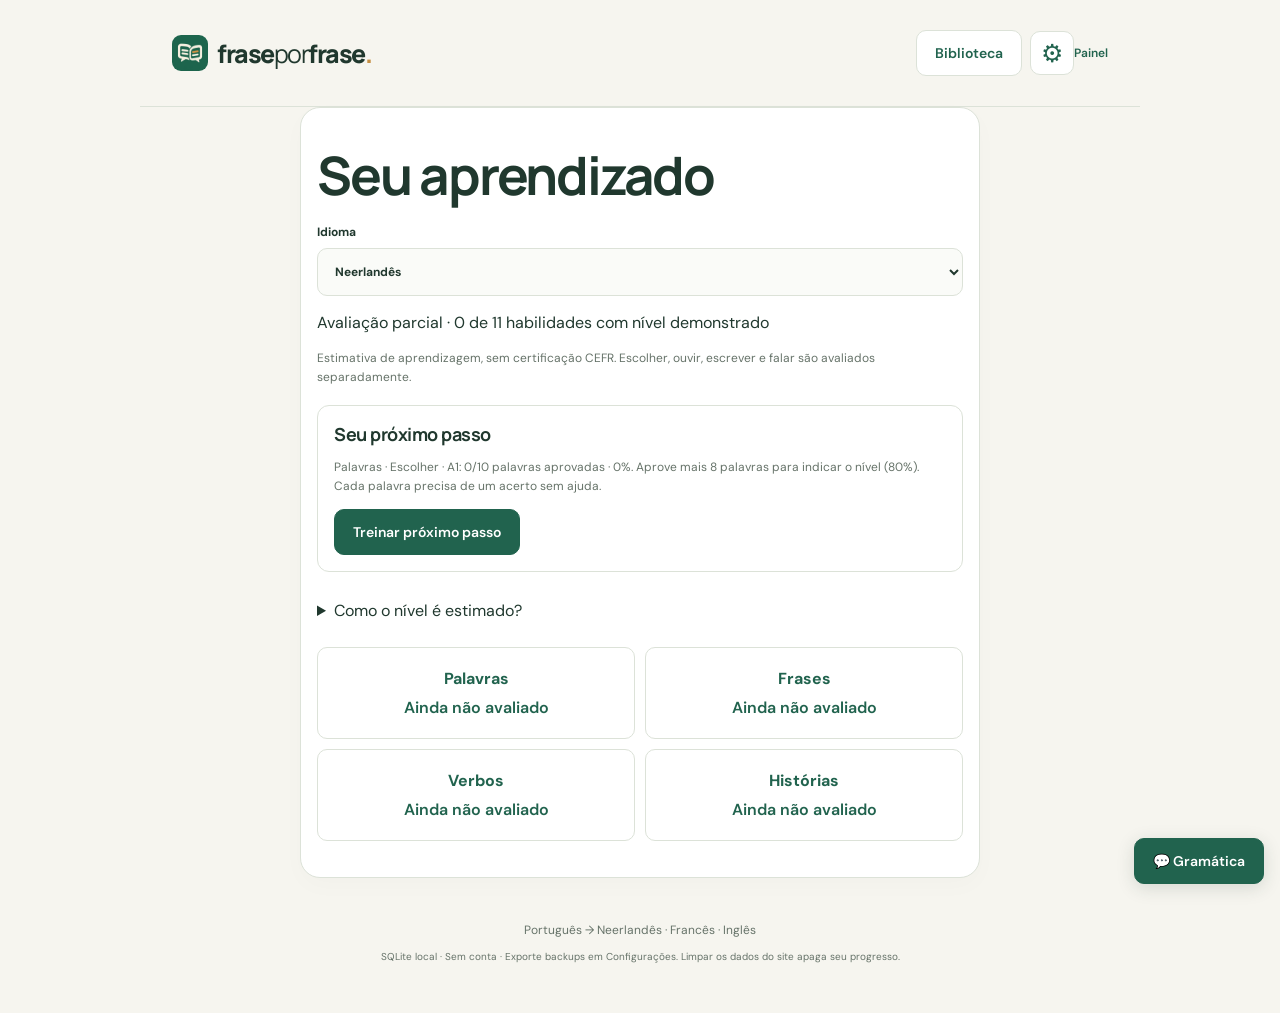
==== commit c8e867f4: "Publish language app 47ded724bcd8ead960131f7ff3b8bebd85710d2f" ====
--- a/index.html
+++ b/index.html
@@ -13,9 +13,9 @@
   <link rel="manifest" href="./site.webmanifest">
 
   <title>Frase por frase — Aprenda idiomas</title>
-  <script type="module" crossorigin src="./assets/index-BCfpeqLY.js"></script>
+  <script type="module" crossorigin src="./assets/index-qIB2oR17.js"></script>
   <link rel="modulepreload" crossorigin href="./assets/local-client-C1DgSO4A.js">
-  <link rel="stylesheet" crossorigin href="./assets/index-By2m5htt.css">
+  <link rel="stylesheet" crossorigin href="./assets/index-Dpv9Bz3f.css">
 </head>
 <body>
   <header><a class="brand" href="./"><img class="brand-icon" src="./app-icon-192.png" width="36" height="36" alt="">frase<span>por</span>frase<span class="brand-dot">.</span></a><button id="open-library" class="secondary" aria-haspopup="dialog" aria-controls="my-library">Biblioteca</button></header>
--- a/assets/index-Dpv9Bz3f.css
+++ b/assets/index-Dpv9Bz3f.css
@@ -0,0 +1 @@
+@font-face{font-family:DM Sans;font-style:normal;font-weight:100 1000;font-display:swap;src:url(./dm-sans-OkNhvBry.ttf)format("truetype")}@font-face{font-family:Manrope;font-style:normal;font-weight:200 800;font-display:swap;src:url(./manrope-DIRNzeTG.ttf)format("truetype")}input{border:1px solid var(--line);border-radius:10px;width:100%;margin-bottom:10px;padding:13px}.answer .word:not(:disabled){touch-action:none;-webkit-user-select:none;user-select:none;cursor:grab}.answer .word.dragging{opacity:.35;cursor:grabbing}.word.drop-before{box-shadow:-4px 0 0 var(--green)}.word.drop-after{box-shadow:4px 0 0 var(--green)}.bank .word-placeholder{visibility:hidden;pointer-events:none}.drag-ghost{z-index:1000;pointer-events:none;opacity:.95;position:fixed;transform:translate(-50%,-100%);box-shadow:0 8px 20px #20382e30}:root{--lightningcss-light:initial;--lightningcss-dark: ;color-scheme:light;--on-accent:#fff;--text:#20382e;--page:#f6f5ef;--surface:#fff;--field:#fafbf8;--green:#21634e;--line:#dce2d8;--muted:#667369;--hover:#eef4ec;--soft:#f2f5ed;--answer:#fcfdfb;--tile:#eaf1e4;--track:#e9eee4;--success:#edf5e8;--success-strong:#d4f5d9;--success-text:#154d26;--warning:#fff2df;--warning-text:#76501a;--error:#fff0ec;--error-text:#9b451b;--primary-hover:#164d3c}:root[data-theme=dark]{--lightningcss-light: ;--lightningcss-dark:initial;color-scheme:dark;--on-accent:#14271c;--text:#e4ece6;--page:#141c18;--surface:#1e2923;--field:#18221c;--green:#8ed4af;--line:#43554a;--muted:#afbeb3;--hover:#2d4134;--soft:#26382b;--answer:#19251e;--tile:#304734;--track:#26372c;--success:#294632;--success-strong:#264d34;--success-text:#bcf0c9;--warning:#473722;--warning-text:#f4d397;--error:#4c2a26;--error-text:#ffb39b;--primary-hover:#afe6c7}:root{color:var(--text);background:var(--page);font-synthesis:none;font-family:DM Sans,sans-serif}*{box-sizing:border-box}body{margin:0}button,input,select,textarea{font:inherit}button,a,input,textarea,select{-webkit-tap-highlight-color:transparent}button{cursor:pointer;min-height:44px}button:disabled{cursor:default;opacity:.5}button:focus-visible,a:focus-visible,textarea:focus-visible,select:focus-visible{outline-offset:4px;outline:3px solid #ca8b30}a{color:var(--green)}header{border-bottom:1px solid var(--line);justify-content:space-between;align-items:center;max-width:1000px;margin:auto;padding:30px 32px;display:flex}.brand{color:var(--text);letter-spacing:-1.5px;font-family:Manrope,sans-serif;font-size:25px;font-weight:800;text-decoration:none}.brand>span:first-of-type{font-weight:400}.brand-dot{color:#c68f44}.language{letter-spacing:2px;font-size:12px;font-weight:700}.language span{color:var(--muted);margin:0 8px}main{width:min(100% - 36px,640px);margin:0 auto}.intro{padding:48px 0 28px}.eyebrow{letter-spacing:1.8px;color:var(--green);font-size:10px;font-weight:700}h1{letter-spacing:-2.2px;margin:18px 0;font-family:Manrope,sans-serif;font-size:clamp(36px,7.5vw,53px);line-height:1.13}h1 em{color:var(--green);text-underline-offset:7px;font-style:normal;-webkit-text-decoration:underline #d6bc79;text-decoration:underline #d6bc79;text-decoration-thickness:5px}.intro>p:last-child{color:var(--muted);font-size:15px;line-height:1.7}.card{background:var(--surface);border:1px solid var(--line);border-radius:20px;margin-bottom:24px;padding:28px;box-shadow:0 8px 25px #233a2605}.section-heading{align-items:center;gap:12px;margin-bottom:26px;display:flex}.step{letter-spacing:1px;border:1px solid var(--line);width:30px;height:30px;color:var(--green);border-radius:50%;place-items:center;font-size:11px;display:grid}h2{letter-spacing:-.5px;margin:0;font-family:Manrope,sans-serif;font-size:18px}label{margin-bottom:9px;font-size:12px;font-weight:700;display:block}textarea,select{border:1px solid var(--line);color:var(--text);background:var(--field);border-radius:10px;width:100%;padding:13px;line-height:1.5}textarea{resize:vertical}select{min-height:48px;margin-top:8px}.suggestions{flex-wrap:wrap;gap:7px;margin:9px 0 22px;display:flex}.suggestions button{border:1px solid var(--line);background:var(--surface);min-height:34px;color:var(--muted);border-radius:24px;padding:5px 11px;font-size:11px}.suggestions button:hover{background:var(--hover)}.form-row{grid-template-columns:1fr 1fr;gap:15px;display:grid}.connection{align-items:center;gap:8px;margin:18px 0 12px;font-size:12px;display:flex}.status-dot{background:#b3bbac;border-radius:50%;width:7px;height:7px}.connection.connected .status-dot{background:#389b6b}.auth-button{color:var(--on-accent);background:#202721;border:0;border-radius:9px;width:100%;padding:12px 18px;font-weight:600}.small{color:var(--muted);font-size:12px;line-height:1.6}.primary,.secondary{border-radius:10px;padding:13px 18px;font-size:14px;font-weight:600}.primary{background:var(--green);color:var(--on-accent);border:1px solid var(--green);justify-content:space-between;align-items:center;gap:18px;display:flex}.primary:hover:not(:disabled){background:var(--primary-hover)}.secondary{background:var(--surface);color:var(--green);border:1px solid var(--line)}#generate-button{width:100%;margin-top:20px}.text-button{color:var(--green);background:0 0;border:0;padding:6px 0;font-size:12px;font-weight:600}.demo-divider{border-top:1px solid var(--line);color:var(--muted);justify-content:space-between;align-items:center;margin-top:18px;padding-top:12px;font-size:12px;display:flex}.progress-meta{color:var(--muted);justify-content:space-between;gap:10px;font-size:11px;display:flex}progress{appearance:none;border:0;border-radius:10px;width:100%;height:5px;margin:12px 0 24px}progress::-webkit-progress-bar{background:var(--track);border-radius:10px}progress::-webkit-progress-value{background:var(--green);border-radius:10px}progress::-moz-progress-bar{background:var(--green)}.source{background:var(--soft);border-left:3px solid var(--line);border-radius:12px;padding:22px}.source p{margin:10px 0 0;font-size:22px;font-weight:500;line-height:1.5}.answer-heading{justify-content:space-between;align-items:center;margin-top:19px;display:flex}.answer-heading label{margin:0}.word-area{flex-wrap:wrap;align-content:flex-start;gap:8px;min-height:66px;display:flex}.answer{border:1px dashed var(--line);background:var(--answer);border-radius:12px;min-height:104px;padding:14px}.answer:empty:after{content:"Monte sua frase aqui…";color:var(--muted);margin:auto;font-size:13px}.word{background:var(--surface);border:1px solid var(--line);border-bottom:3px solid var(--line);color:var(--text);border-radius:9px;min-height:44px;padding:9px 14px;font-size:16px}.word:hover{background:var(--hover)}.answer .word{background:var(--tile);border-color:var(--line)}.bank{padding:10px 0 24px}.exercise-actions{gap:10px;display:flex}.exercise-actions .primary{flex:1}.feedback{background:var(--success);border-radius:10px;margin-bottom:18px;padding:15px;font-size:14px;line-height:1.6}.feedback.error{background:var(--warning);color:var(--warning-text)}.reveal{margin:8px auto 0;display:block}.completion{text-align:center;padding:40px 26px}.finish-icon{background:var(--success);width:64px;height:64px;color:var(--green);border-radius:50%;place-items:center;margin:0 auto 22px;font-size:30px;display:grid}.completion .primary{justify-content:center;width:100%;margin:25px 0 8px}.import-panel{color:var(--muted);padding:4px 0 20px;font-size:13px}summary{cursor:pointer;padding:10px 0}.import-panel label{margin-top:20px}.import-panel .secondary{margin:10px 0;font-size:12px}footer{text-align:center;color:var(--muted);padding:20px 0 40px;font-size:12px}footer>span{letter-spacing:1px;color:var(--green);margin-right:10px;font-size:10px}footer p{margin-top:12px;font-size:10px}#model-row{margin-top:15px}#model-row select{margin-top:0}#generation-status:empty{display:none}@media (max-width:480px){header{padding:20px}.intro{padding-top:30px}.card{border-radius:16px;padding:21px 18px}h2{font-size:16px}.desktop{display:none}.suggestions{gap:5px}.suggestions button{padding:5px 9px;font-size:10px}.demo-divider{flex-direction:column;align-items:flex-start;gap:8px}.demo-divider .text-button{min-height:34px}.exercise-actions{gap:8px}.exercise-actions button{padding:12px;font-size:13px}.source p{font-size:20px}}@media (prefers-reduced-motion:no-preference){button{transition:background .15s}html{scroll-behavior:smooth}}.tabs{background:var(--track);border-radius:12px;gap:6px;margin:16px 0;padding:4px;display:flex}.tabs button{color:var(--green);background:0 0;border:0;border-radius:9px;flex:1;font-size:14px;font-weight:600}.tabs button[aria-selected=true]{background:var(--surface);box-shadow:0 2px 5px #20382e12}.intro{padding-top:16px}main{width:min(100% - 20px,680px)}.card{padding:20px 16px}.practice .section-heading{margin-bottom:16px}.practice .source{padding:16px 12px}.answer{min-height:72px;padding:10px}.answer.filled{min-height:0}.bank{min-height:0;padding:8px 0}.exercise-actions{margin-top:8px}.feedback{margin:10px 0 0}@media (max-width:480px){header{padding:16px 12px}main{width:calc(100% - 12px)}.card{padding:16px 10px}.intro{padding:12px 6px 18px}.tabs{margin:10px 0}.answer{padding:8px}.word{padding:9px 12px}.source p{font-size:19px}.practice .section-heading h2{font-size:15px}}#generation-dialog{border:1px solid var(--line);text-align:center;width:min(360px,100% - 32px);color:var(--text);background:var(--surface);border-radius:20px;padding:28px 22px;box-shadow:0 20px 60px #20382e30}#generation-dialog::backdrop{background:#16291fcc}#generation-dialog p{color:var(--muted);font-size:14px;line-height:1.6}#generation-dialog button{width:100%;margin-top:8px}body:has(#generation-dialog[open]){overflow:hidden}.loading-spinner{border:3px solid var(--line);border-top-color:var(--green);border-radius:50%;width:36px;height:36px;margin:0 auto 20px;animation:.8s linear infinite loading-spin}@keyframes loading-spin{to{transform:rotate(360deg)}}@media (prefers-reduced-motion:reduce){.loading-spinner{animation:none}}.haptic-word{cursor:pointer;align-items:center;margin:0;font-weight:400;display:inline-flex;position:relative}.haptic-switch{opacity:0;clip-path:inset(0 round 9px);width:100%;height:100%;cursor:inherit;margin:0;padding:0;position:absolute;inset:0}.answer .haptic-switch{touch-action:none}.haptic-word:has(input:focus-visible){outline-offset:4px;outline:3px solid #ca8b30}input{color:var(--text);background:var(--field);border-color:var(--line)}input:focus-visible{outline-offset:4px;outline:3px solid #ca8b30}.clearable-field{min-width:0;margin-bottom:8px;display:block;position:relative}.clearable-field>input,.clearable-field>textarea{width:100%;padding-right:48px;display:block;margin:0!important}.clearable-field>.clear-field{height:44px;min-height:44px;color:var(--muted);background:0 0;border:0;border-radius:8px;place-items:center;padding:0;font-size:24px;line-height:1;display:grid;position:absolute;top:50%;right:2px;transform:translateY(-50%);width:44px!important}.clearable-multiline>.clear-field{top:2px;transform:none}.clearable-field>.clear-field:hover{background:var(--hover);color:var(--text)}.clearable-field:has(input:disabled,input[readonly],textarea:disabled,textarea[readonly])>.clear-field{display:none}.clearable-field>input[type=search]::-webkit-search-cancel-button{-webkit-appearance:none}#open-settings{border:1px solid var(--line);background:var(--surface);width:44px;height:44px;color:var(--green);border-radius:10px;flex-shrink:0;margin-left:8px;padding:0;font-size:25px}dialog#practice-settings{border:1px solid var(--line);width:min(440px,100% - 24px);max-height:85dvh;color:var(--text);background:var(--surface);border-radius:18px;margin:auto;padding:20px;overflow:auto}#practice-settings::backdrop{background:#101a15b3}.settings-heading{justify-content:space-between;align-items:center;gap:12px;margin-bottom:18px;display:flex}#close-settings{width:44px;height:44px;color:var(--muted);background:0 0;border:0;border-radius:8px;padding:0;font-size:28px}.theme-switch{cursor:pointer;justify-content:space-between;align-items:center;gap:16px;min-height:48px;margin-bottom:18px;font-size:16px;display:flex}#theme-preference{appearance:none;cursor:pointer;background:0 0;border:0;flex-shrink:0;width:48px;height:44px;margin:0;padding:0;position:relative}#theme-preference:before{content:"";background:var(--line);border-radius:20px;width:48px;height:28px;position:absolute;top:8px;left:0}#theme-preference:after{content:"";background:var(--surface);border-radius:50%;width:22px;height:22px;position:absolute;top:11px;left:3px;box-shadow:0 1px 3px #0004}#theme-preference:checked:before{background:var(--green)}#theme-preference:checked:after{left:23px}@media (max-width:480px){header .brand{font-size:22px}#open-settings{margin-left:0}}.auth-button{color:#fff}.dashboard-grid{grid-template-columns:repeat(2,minmax(0,1fr));gap:10px;margin:16px 0;display:grid}.dashboard-card{text-align:center;white-space:normal;flex-direction:column;justify-content:center;align-items:center;gap:8px;min-width:0;min-height:92px;padding:12px;display:flex}.dashboard-card strong,.dashboard-card span{font-size:1rem}.dashboard-actions{flex-wrap:wrap;gap:8px;margin:12px 0;display:flex}.dashboard-actions .primary{justify-content:center}.dashboard-actions .text-button{padding:8px}#dashboard-home{min-height:44px}#learning-dashboard:not([hidden])~#vocabulary-app{display:none}.learning-next-step{border:1px solid var(--line);border-radius:12px;margin:18px 0;padding:16px}.learning-next-step:empty{display:none}#dashboard-evidence{grid-template-columns:repeat(2,minmax(0,1fr));align-items:start;gap:10px;display:grid}.learning-skill{border:1px solid var(--line);border-radius:12px;flex-direction:column;gap:0;width:100%;min-width:0;padding:8px;display:flex}.learning-skill:has(details[open]){aspect-ratio:auto;grid-column:1/-1}.learning-skill-level{color:var(--green);margin:0;font-size:1rem;font-weight:600}.learning-skill details{font-size:12px}.learning-skill summary{min-height:44px;padding:12px 0;display:list-item}.learning-skill button{width:100%;margin-top:auto;padding:8px;font-size:12px}.learning-skill details[open]{overflow-x:auto}.learning-skill summary:focus-visible{outline-offset:2px;outline:3px solid #ca8b30}.learning-skill h3{margin:0;font-size:14px}.learning-evidence{border-collapse:collapse;width:100%;margin-top:12px;font-size:12px}.learning-evidence th,.learning-evidence td{text-align:left;border-bottom:1px solid var(--line);padding:7px 4px}#dashboard-area{border:1px solid var(--line);width:min(600px,100% - 20px);max-height:90dvh;color:var(--text);background:var(--surface);border-radius:18px;margin:auto;padding:16px;overflow:auto}#dashboard-area::backdrop{background:#16291fcc}@media (max-width:380px){header{flex-wrap:wrap}#dashboard-home{margin-left:auto}}.learning-skill .learning-start{width:100%;min-height:72px;color:var(--text);text-align:left;background:0 0;border:0;border-radius:6px;flex-direction:column;align-items:flex-start;gap:4px;margin:0;padding:4px;font-size:14px;display:flex}.learning-start small{color:var(--green);font-size:11px}.learning-start:hover{background:var(--hover)}.learning-skill-saved{background:var(--success);border-color:var(--green)}.learning-skill summary{padding:12px 4px}.grammar-launch{right:16px;bottom:max(16px,env(safe-area-inset-bottom));z-index:20;position:fixed;box-shadow:0 4px 18px #20382e26}.grammar-dialog{border:1px solid var(--line);background:var(--surface);width:min(640px,100% - 20px);max-height:calc(100dvh - 24px);color:var(--text);border-radius:18px;padding:20px;overflow:auto}.grammar-dialog::backdrop{background:#14271c99}.grammar-dialog header{border:0;gap:12px;padding:0}.grammar-dialog header h2{flex:1}.grammar-dialog header button{padding:4px 12px;font-size:24px}.grammar-message{border:1px solid var(--line);background:var(--soft);border-radius:12px;margin:12px 0;padding:12px}.grammar-message.user{background:var(--field)}.grammar-message p{white-space:pre-wrap;overflow-wrap:anywhere;margin:8px 0 0;line-height:1.6}.grammar-actions{flex-wrap:wrap;gap:8px;margin-top:12px;display:flex}.grammar-actions button{justify-content:center}.grammar-dialog textarea{font-size:16px}body>footer{padding-bottom:90px}.ai-connection{border:1px solid var(--line);color:var(--muted);border-radius:10px;padding:12px 16px;font-weight:600}.ai-connection[data-state=connected]{background:var(--success);border-color:var(--green);color:var(--green)}#personal-ai-status:empty{display:none}header .brand{white-space:nowrap;align-items:center;display:inline-flex}.brand-icon{object-fit:contain;border-radius:9px;flex:none;margin-right:9px}@media (max-width:480px){header .brand-icon{border-radius:7px;width:28px;height:28px;margin-right:7px}}.app-menu{align-items:center;gap:8px;margin:16px 0;display:flex}.app-menu button{border:1px solid var(--line);background:var(--surface);color:var(--green);border-radius:10px;padding:8px 12px}.app-menu button[aria-pressed=true]{background:var(--green);color:var(--on-accent)}.app-menu #change-person{margin-left:auto;font-size:12px}#vocab-library h1{font-size:30px}#identity-dialog,#word-loading{border:1px solid var(--line);width:min(360px,100% - 28px);color:var(--text);background:var(--surface);border-radius:20px;padding:26px}#identity-dialog::backdrop{background:#16291fcc}#word-loading::backdrop{background:#16291fcc}#people{grid-template-columns:1fr 1fr;gap:12px;margin-top:22px;display:grid}#identity-dialog p{font-size:14px;line-height:1.5}.vocab-top{align-items:end;gap:12px;display:flex}.vocab-top label{flex:1;margin:0}.vocab-top select{margin:0}.vocab-top button{flex:1;justify-content:center}#word-form{margin-top:16px}#word-form .primary{justify-content:center;width:100%}#word-form input{margin:0 0 8px}.vocab-tools{justify-content:space-between;align-items:center;gap:10px;margin:14px 0;display:flex}.vocab-tools label{align-items:center;gap:8px;margin:0;font-weight:400;display:flex}.vocab-tools input{width:18px;height:18px;margin:0}#word-search{margin:0}.vocab-word{border-top:1px solid var(--line);padding:14px 0}.vocab-word h3{margin:0 0 5px;font-size:18px}.vocab-word p{margin:5px 0;font-size:14px}.vocab-word .counts{color:var(--muted);font-size:12px}.vocab-word button{font-size:12px}.vocab-word.is-hidden{opacity:.65}.voice-card{border:2px solid var(--line);text-align:center;border-bottom-width:5px;border-radius:24px;flex-direction:column;justify-content:center;align-items:center;min-height:200px;margin:20px 0;padding:20px;display:flex}.voice-card h2{overflow-wrap:anywhere;margin:22px 0;font-size:36px}.voice-card #voice-answer{color:var(--green);font-size:21px}.voice-actions{gap:8px;display:flex}.voice-actions button{flex:1;justify-content:center}#voice-status{min-height:45px;font-size:14px;line-height:1.5}#voice-status.error{color:var(--error-text)}#voice-status.success{color:var(--green)}#voice-counts{color:var(--muted);font-size:12px}#voice-next{justify-content:center;width:100%;margin-top:12px}#voice-form button{justify-content:center;width:100%}#voice-typing{margin:18px 0}#voice-finish{text-align:center}#voice-speak.listening{background:#87431f}#voice-diagnostic{overflow-wrap:anywhere}#word-loading button{width:100%}.vocab-word .translations{color:var(--muted);font-size:12px}.word-pagination{justify-content:space-between;align-items:center;gap:8px;margin-top:16px;display:flex}.word-pagination button{padding:10px 14px}#voice-hide{margin:0 0 14px;display:block}#toggle-word-list{margin-top:12px}#word-library-list{margin-top:18px}#open-library{white-space:nowrap;margin-left:auto}#my-library{border:1px solid var(--line);background:var(--surface);width:min(680px,100% - 20px);max-height:90dvh;color:var(--text);border-radius:18px;padding:18px;overflow:auto}#my-library::backdrop{background:#16291fcc}.library-heading{background:var(--surface);z-index:2;justify-content:space-between;align-items:center;gap:12px;padding:12px 0;display:flex;position:sticky;top:-18px}.library-translation{justify-content:space-between;align-items:center;gap:8px;min-width:0;display:flex}.library-translation h3,.library-translation p{overflow-wrap:anywhere;min-width:0}.library-translation .library-hear{flex:0 0 44px;width:44px;min-height:44px;padding:4px;font-size:20px}.library-translation.selected-language{color:var(--text);font-weight:600}@media (max-width:480px){header{gap:6px!important;padding:14px 12px!important}header .brand{font-size:18px!important}#open-library{padding:8px;font-size:12px}#my-library{padding:14px}.library-heading{top:-14px}}@media (max-width:360px){header .brand{font-size:16px!important}#open-library{padding:6px;font-size:11px}}.voice-card{transition:background-color .2s,border-color .2s}.voice-card.is-correct{background:var(--success-strong);color:var(--success-text);border-color:#38a44f}.voice-card.is-correct #voice-answer{color:var(--success-text)}.voice-meter{justify-content:center;align-items:center;gap:3px;height:24px;margin:0;display:flex}.voice-meter[hidden]{display:none}.voice-meter span{background:currentColor;border-radius:4px;width:4px;height:24px;transition:transform 70ms linear;transform:scaleY(.08)}@media (prefers-reduced-motion:reduce){.voice-card,.voice-meter span{transition:none}}#voice-speak{flex-direction:column;gap:4px;min-width:0;min-height:70px}.voice-meter{max-width:100%}.library-filters{grid-template-columns:repeat(2,minmax(0,1fr));gap:8px 12px;margin:16px 0;display:grid}.library-filters[hidden]{display:none}.library-filters label{margin:0;font-size:13px}.library-filters select{width:100%;min-width:0;margin:4px 0;font-size:14px}.library-sources{margin:12px 0;font-size:12px}.library-sources p{line-height:1.5}#metadata-dialog{border:1px solid var(--line);border-radius:18px;width:min(520px,100% - 24px);max-height:85dvh;padding:20px;overflow:auto}#metadata-dialog::backdrop{background:#16291fcc}.metadata-categories{grid-template-columns:1fr 1fr;gap:8px;display:grid}.metadata-categories label{align-items:center;gap:6px;margin:0;font-size:13px;font-weight:400;display:flex}.metadata-categories input{width:16px;height:16px;margin:0}#metadata-dialog fieldset{border:1px solid var(--line);border-radius:8px}#metadata-error{color:var(--error-text)}.vocab-word .edit-word{margin-right:12px}#voice-context{margin:0 0 8px;font-size:16px}.voice-card{position:relative}.voice-card[hidden]{display:none}.card-reveal{width:100%;height:100%;box-shadow:none;cursor:pointer;border:0;border-radius:22px;position:absolute;inset:0;background:0 0!important}.card-reveal:disabled{pointer-events:none}.card-reveal:focus-visible{outline:3px solid var(--green);outline-offset:3px}.card-hear{z-index:2;border:1px solid var(--line);background:var(--surface);border-radius:50%;min-width:44px;min-height:44px;padding:5px;font-size:22px;position:absolute;bottom:10px;right:10px}.card-hear[hidden]{display:none}#voice-answer{padding:0 32px}#voice-progress{display:none}.voice-card:not(.listen-card) h2{margin:14px 0}.voice-card:not(.listen-card) #voice-answer{overflow-wrap:anywhere;width:100%;margin:8px 0 0;line-height:1.4}.voice-card:not(.listen-card) #voice-answer[hidden]{visibility:hidden;display:block!important}.app-menu button[hidden]{display:none}.setup-language{max-width:240px;margin:12px 0 24px}.practice-steps{gap:18px;display:grid}.setup-step{border:1px solid var(--line);border-radius:14px;min-width:0;margin:0;padding:14px}.setup-step legend{padding:0 6px;font-weight:700}.setup-levels{grid-template-columns:minmax(0,1fr) minmax(0,2fr);gap:12px;display:grid}.setup-levels label{min-width:0}.setup-levels:has(#level-scope-label[hidden]){grid-template-columns:minmax(0,1fr)}.setup-step .setup{box-shadow:none;background:0 0;border:0;padding:0}.setup-step .form-row{margin-top:12px}.method-grid,.answer-options{grid-template-columns:1fr 1fr;gap:10px;display:grid}.method-grid button{background:var(--surface);border:1px solid var(--line);border-radius:10px;min-height:56px}.method-grid button[aria-pressed=true]{background:var(--green);color:var(--on-accent)}.answer-options button{white-space:normal;min-height:64px}.answer-option{min-width:0;position:relative}.answer-option>[data-answer]{width:100%;height:100%}.answer-option:has(.feedback-hear)>[data-answer]{overflow-wrap:anywhere;padding-left:10px;padding-right:54px}.answer-option>.feedback-hear{border:1px solid var(--line);background:var(--surface);border-radius:50%;width:44px;min-width:44px;height:44px;min-height:44px;padding:4px;font-size:22px;position:absolute;top:50%;right:4px;transform:translateY(-50%)}.answer-options .is-wrong{background:var(--error);border-color:#c44936}.answer-options .is-correct{background:var(--success-strong);border-color:var(--green)}#start-words{width:100%;margin:10px 0 24px}#my-library,#practice-settings{margin-top:20px}#my-library>summary,#practice-settings>summary{cursor:pointer;padding:12px 0}#listen-prompt{width:100%;margin-top:12px}#voice-typing>summary[hidden],#voice-word[hidden],#voice-context[hidden]{display:none}@media (max-width:480px){.setup-step{padding:10px}.practice-steps{gap:12px}.setup-step .library-filters{grid-template-columns:1fr}}.listen-card #listen-prompt{width:100%;height:100%;color:inherit;background:0 0;border:0;border-radius:22px;flex-direction:column;justify-content:center;align-items:center;gap:12px;margin:0;padding:24px;font-size:24px;display:flex;position:absolute;inset:0}.listen-card #listen-prompt:disabled{opacity:1;cursor:default}.listen-card #listen-prompt:focus-visible{outline:3px solid var(--green);outline-offset:3px}.listen-card>.eyebrow{pointer-events:none;z-index:1;position:absolute;top:16px;left:0;right:0}.option-translation{margin-top:8px;font-size:13px;font-weight:400;display:block}.answer-options button:disabled{opacity:1;cursor:default}header #change-person{border:1px solid var(--line);background:var(--surface);color:var(--green);white-space:nowrap;border-radius:10px;padding:8px 12px;font-size:12px}header .language{margin-left:auto;margin-right:16px}.app-menu:has(#words-nav[hidden]):has(#sentences-nav[hidden]){display:none}#voice-status:empty{visibility:hidden}#voice-skip,#sentence-skip{min-width:100px;margin:12px 0}.review-actions{grid-template-columns:repeat(2,minmax(0,1fr));align-items:stretch;gap:8px;margin:12px 0;display:grid}.review-actions #voice-know,.review-actions #voice-skip{justify-content:center;min-width:0;min-height:44px;margin:0}.review-actions #voice-know{grid-column:1}.review-actions #voice-skip{grid-column:2}@media (max-width:480px){header{gap:8px}header .language{margin-right:0;font-size:10px}header #change-person{padding:8px;font-size:11px}}#listen-prompt small{font-size:16px;font-weight:400}#voice-card #voice-counts{pointer-events:none;z-index:1;margin:14px 28px 0;font-size:12px;position:relative}.voice-card.is-correct #voice-counts{color:inherit}.listen-card #voice-counts{position:absolute;bottom:8px;left:12px;right:12px;margin:0!important}#voice-typing.speech-transcript{margin:12px 0}.speech-transcript label{color:var(--muted);font-size:12px}.speech-transcript input[readonly]{cursor:text}#voice-typing.speech-transcript #voice-form{grid-template-columns:minmax(0,1fr) 44px;align-items:center;gap:8px;display:grid}.speech-transcript #voice-form>label{grid-column:1/-1;margin:0}.speech-transcript .clearable-field{margin:0}.speech-transcript .clearable-field>input{padding-right:12px}.speech-transcript .clearable-field>.clear-field{display:none}#voice-typing.speech-transcript #voice-check{border-radius:10px;place-items:center;width:44px;height:44px;min-height:44px;margin:0;padding:0;font-size:24px;line-height:1;display:grid}#voice-status{overflow-wrap:anywhere;scrollbar-gutter:stable;height:4.5em;min-height:4.5em;overflow:auto}.answer-option:not(.show-feedback) .option-translation,.answer-option:not(.show-feedback) .feedback-hear{visibility:hidden}#voice-card #voice-counts{min-height:3.2em;line-height:1.6}.voice-actions .voice-meter[hidden]{visibility:hidden;display:flex!important}#voice-exercise .progress-meta{min-height:2.5em}#voice-speak-label{line-height:1.5}.voice-card:not(.listen-card) #voice-counts{align-self:stretch}#voice-card.listen-card #voice-counts{width:calc(100% - 24px);position:absolute;bottom:8px;left:12px;right:12px;margin:0!important}#voice-card{min-height:300px}#voice-card[hidden]{visibility:hidden;pointer-events:none;display:flex!important}.listen-card #listen-prompt{overflow-wrap:anywhere;width:calc(100% - 24px);height:auto;padding:12px;inset:48px 12px 76px;overflow:auto}#verb-writing>h2{margin:12px 0 4px;font-size:28px}#verb-writing>p{margin:6px 0}#verb-writing fieldset{border:1px solid var(--line);border-radius:12px;min-width:0;margin:10px 0;padding:8px}#verb-writing legend{padding:0 6px;font-weight:700}.verb-writing-row{grid-template-columns:58px minmax(0,1fr) repeat(3,44px);align-items:center;gap:0 6px;min-width:0;margin:4px 0 8px;display:grid}.verb-writing-row>label{overflow-wrap:anywhere;margin:0;font-size:13px;font-weight:600;line-height:1.2}.verb-writing-row>input{width:100%;min-width:0;height:44px;margin:0;padding:8px;font-size:16px}.verb-writing-row>button:not(.text-button){justify-content:center;width:44px;height:44px;padding:0}.verb-writing-row>.verb-row-status{overflow-wrap:anywhere;grid-area:2/1/auto/5;min-height:0;margin:0;line-height:1.3}.verb-writing-row>.text-button{white-space:normal;grid-area:2/5;justify-content:center;justify-self:stretch;min-height:44px;margin:0;padding:0;font-size:11px}.verb-writing-row>.verb-row-reveal{grid-area:1/4}.verb-writing-row>button[aria-label^=Ouvir\ ]{grid-area:1/5}.verb-writing-row>.verb-row-answer{overflow-wrap:anywhere;grid-column:1/-1;padding:4px 0;font-size:14px}.verb-writing-row.is-correct>input{border-color:var(--green);background:var(--success-strong)}#verb-writing>button{justify-content:center;width:100%}#selection-coverage{margin:8px 0 12px}#selection-coverage-label{min-height:2.6em;margin:0;line-height:1.3}#selection-coverage-progress{width:100%;height:5px;margin:4px 0 0;display:block}#story-practice h1{letter-spacing:-1px;overflow-wrap:anywhere;font-size:30px}#story-form label{margin-top:14px}#story-count{max-width:140px}#story-actions{margin-top:18px}#story-generate{justify-content:center;width:100%}#story-loading{border:1px solid var(--line);width:min(360px,100% - 28px);color:var(--text);background:var(--surface);border-radius:20px;padding:26px}#story-loading::backdrop{background:#16291fcc}#story-loading button{width:100%}.story-audio{flex-wrap:wrap;gap:8px;margin:18px 0 8px;display:flex}#story-reading{border:1px solid var(--line);border-radius:12px;margin:16px 0;padding:8px 14px}#story-reading summary{color:var(--green);min-height:44px;font-weight:600}#story-text{overflow-wrap:anywhere;font-size:18px;line-height:1.9}.story-sentence.is-speaking{background:var(--soft)}.story-sentence.is-speaking:not(.word-timing){font-weight:700}#story-text .token-active{background:var(--tile);border-radius:3px;font-weight:800}#story-question-panel h2{margin-bottom:16px;font-size:21px;line-height:1.4}#story-options button{text-align:left;overflow-wrap:anywhere}#story-feedback{overflow-wrap:anywhere;line-height:1.6}#story-next{margin:6px 0 16px}#story-summary{margin-top:24px}@media (max-width:480px){#story-options{grid-template-columns:1fr}#story-text{font-size:17px}}.story-meaning-toggle{align-items:center;gap:8px;min-height:44px;font-size:14px;display:flex}.story-meaning-toggle input{width:20px;height:20px;margin:0}#story-text .story-word{min-width:0;min-height:0;box-shadow:none;color:inherit;font:inherit;letter-spacing:inherit;text-align:inherit;text-underline-offset:5px;cursor:pointer;background:0 0;border:0;border-radius:2px;margin:0;padding:0;-webkit-text-decoration:underline dotted;text-decoration:underline dotted;display:inline}#story-text.meanings-hidden .story-word{opacity:1;cursor:text;text-decoration:none}#story-meaning{border:1px solid var(--line);background:var(--surface);width:min(420px,100% - 28px);max-height:80dvh;color:var(--text);border-radius:18px;padding:22px;overflow:auto}#story-meaning::backdrop{background:#16291f99}#story-meaning h2{overflow-wrap:anywhere;font-size:24px}#story-meaning p{overflow-wrap:anywhere;line-height:1.6}#story-meaning button{width:100%;min-height:44px}#story-meaning button+button{margin-top:8px}#story-meaning .loading-spinner{width:24px;height:24px;margin:16px 0;display:block}.local-settings{gap:14px;display:grid}.local-settings textarea{width:100%;min-width:0}.local-settings input[type=file]{width:100%;max-width:100%}header{flex-wrap:wrap}header .brand{margin-right:auto}[hidden]{display:none!important}dialog{max-width:calc(100vw - 24px)}#translate-word{display:none}
